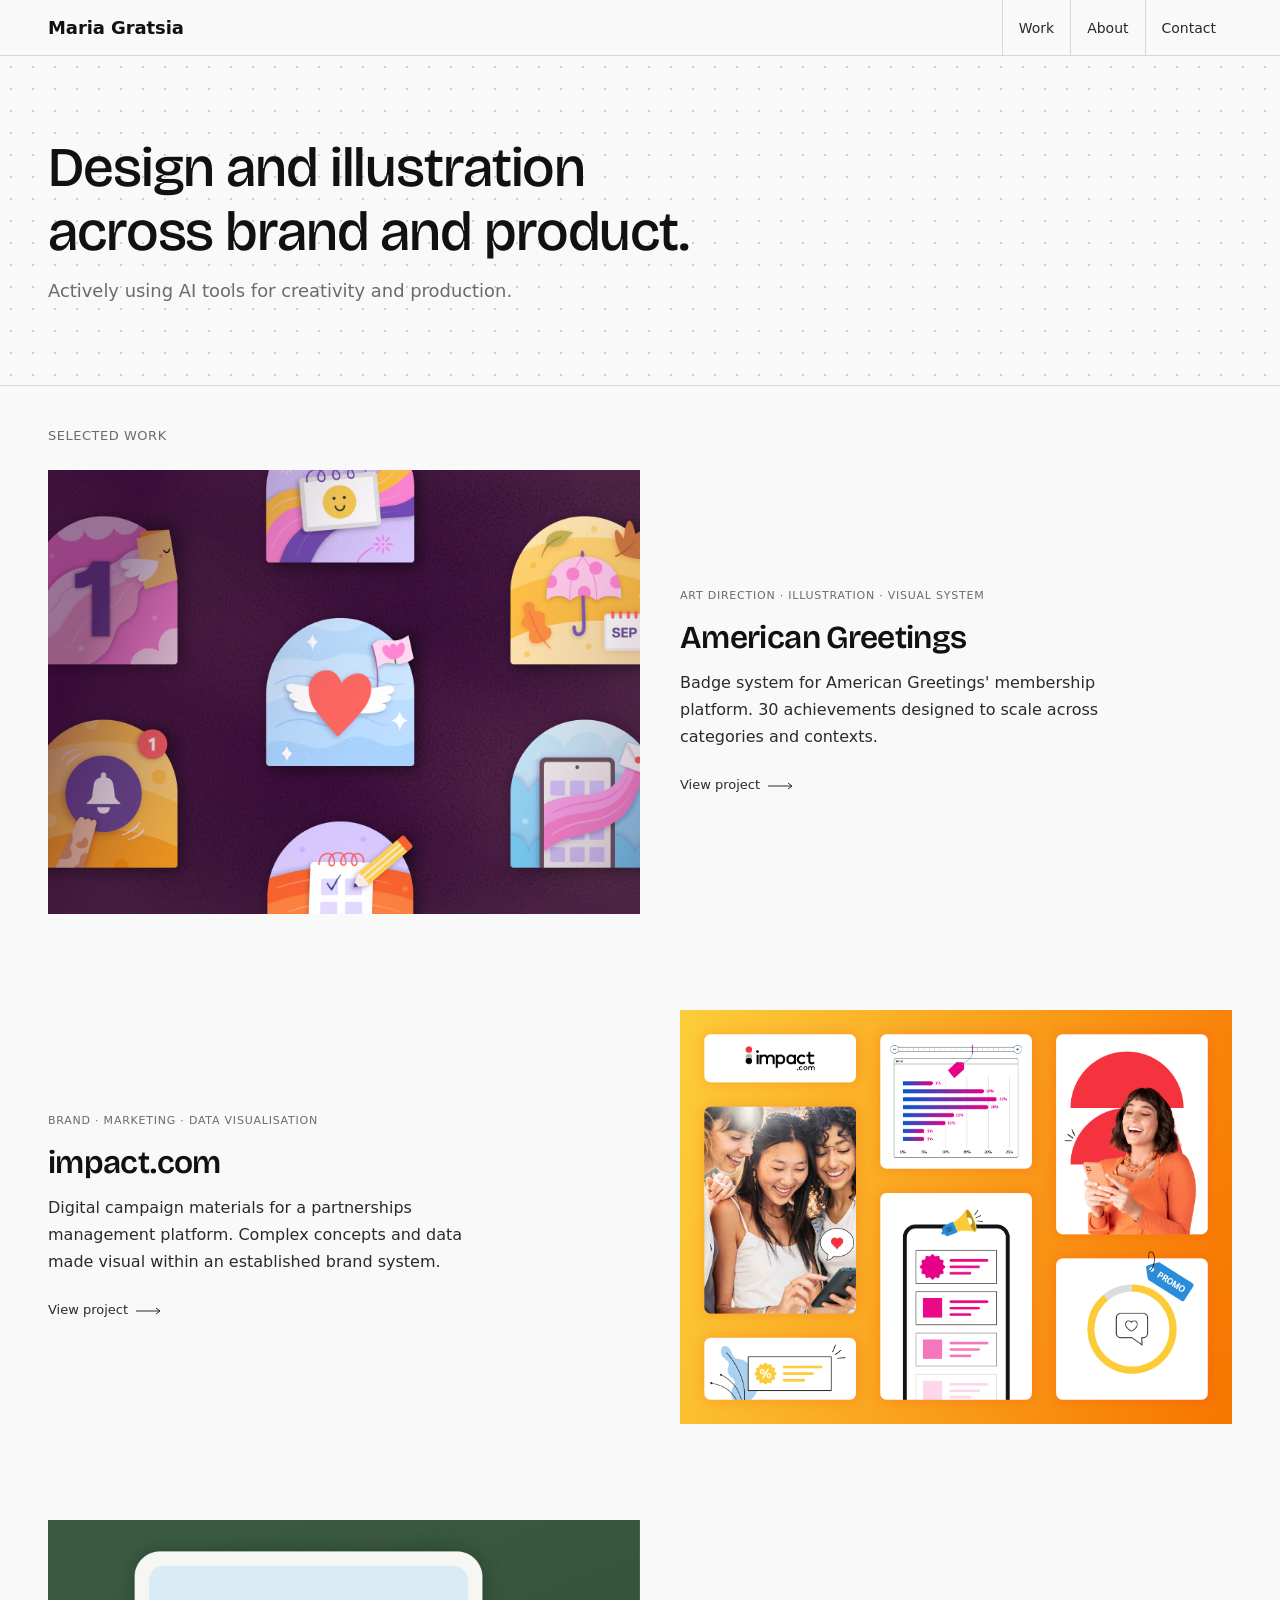
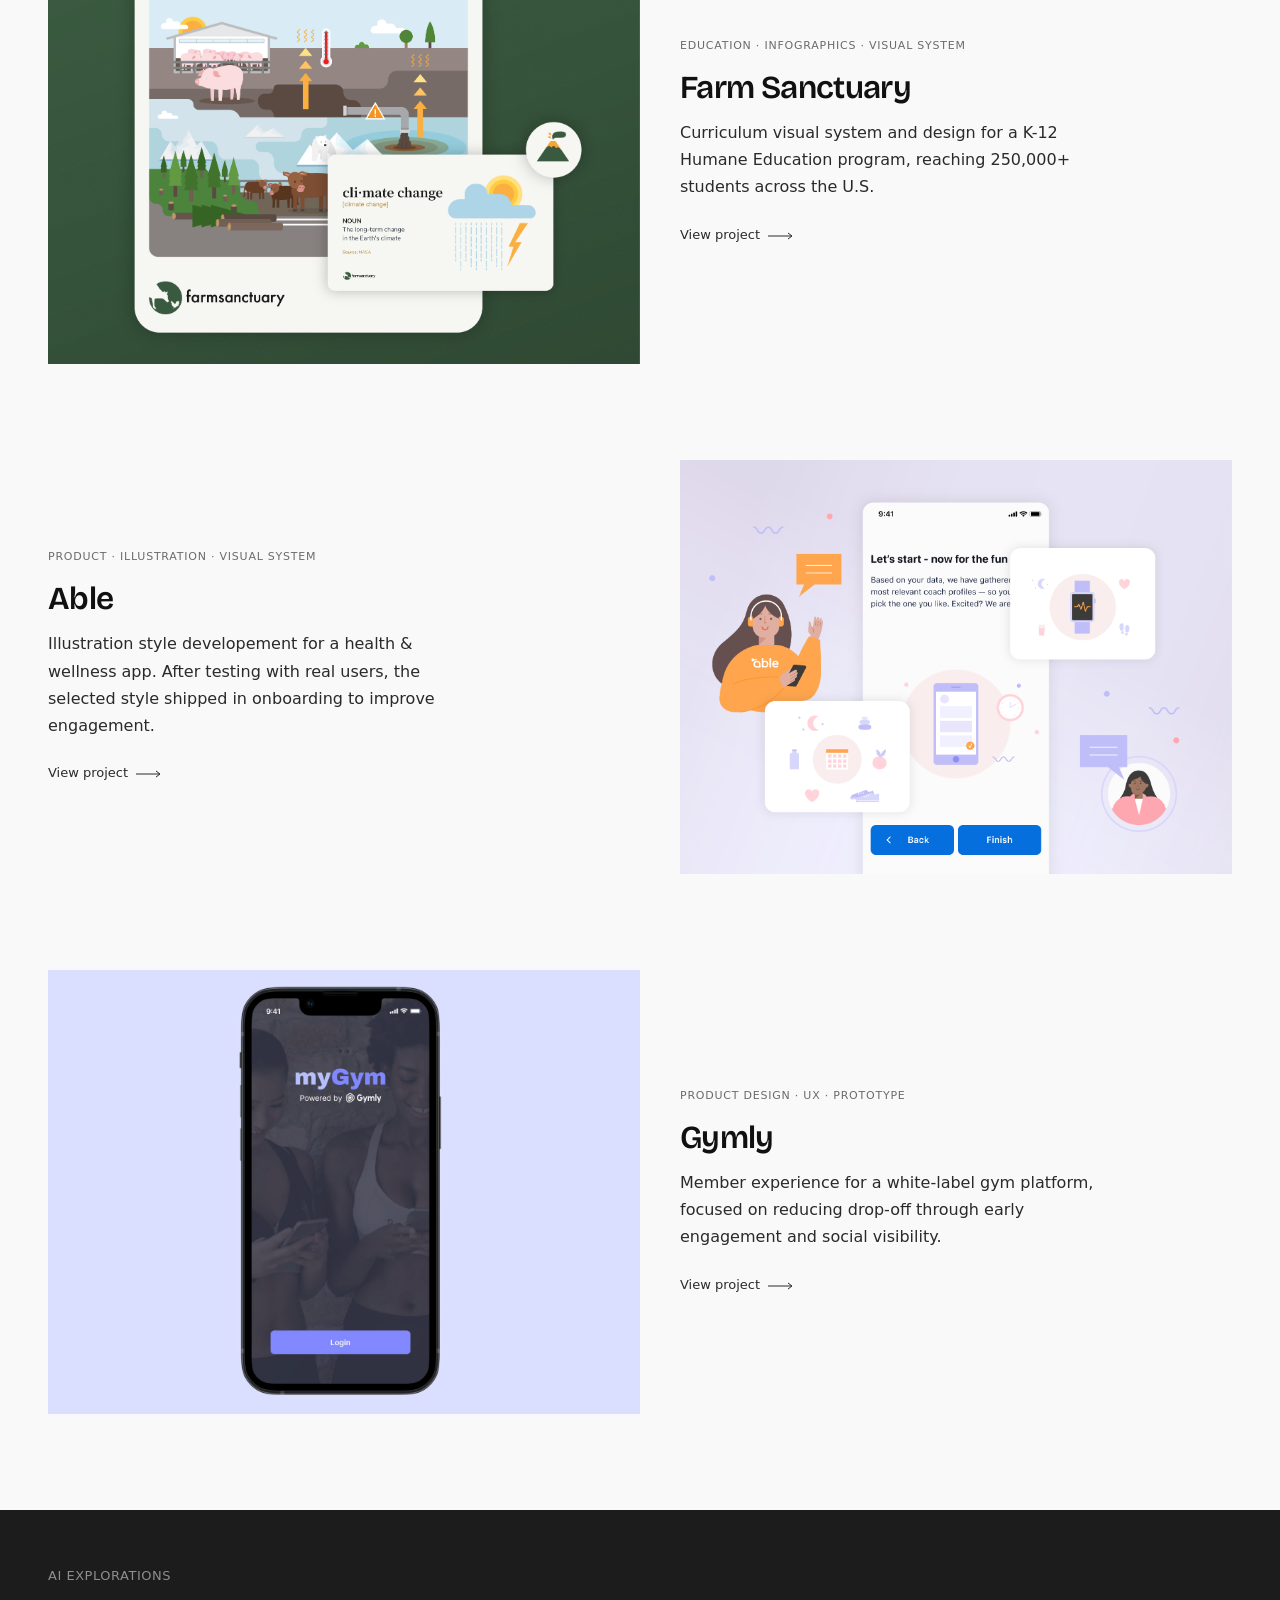
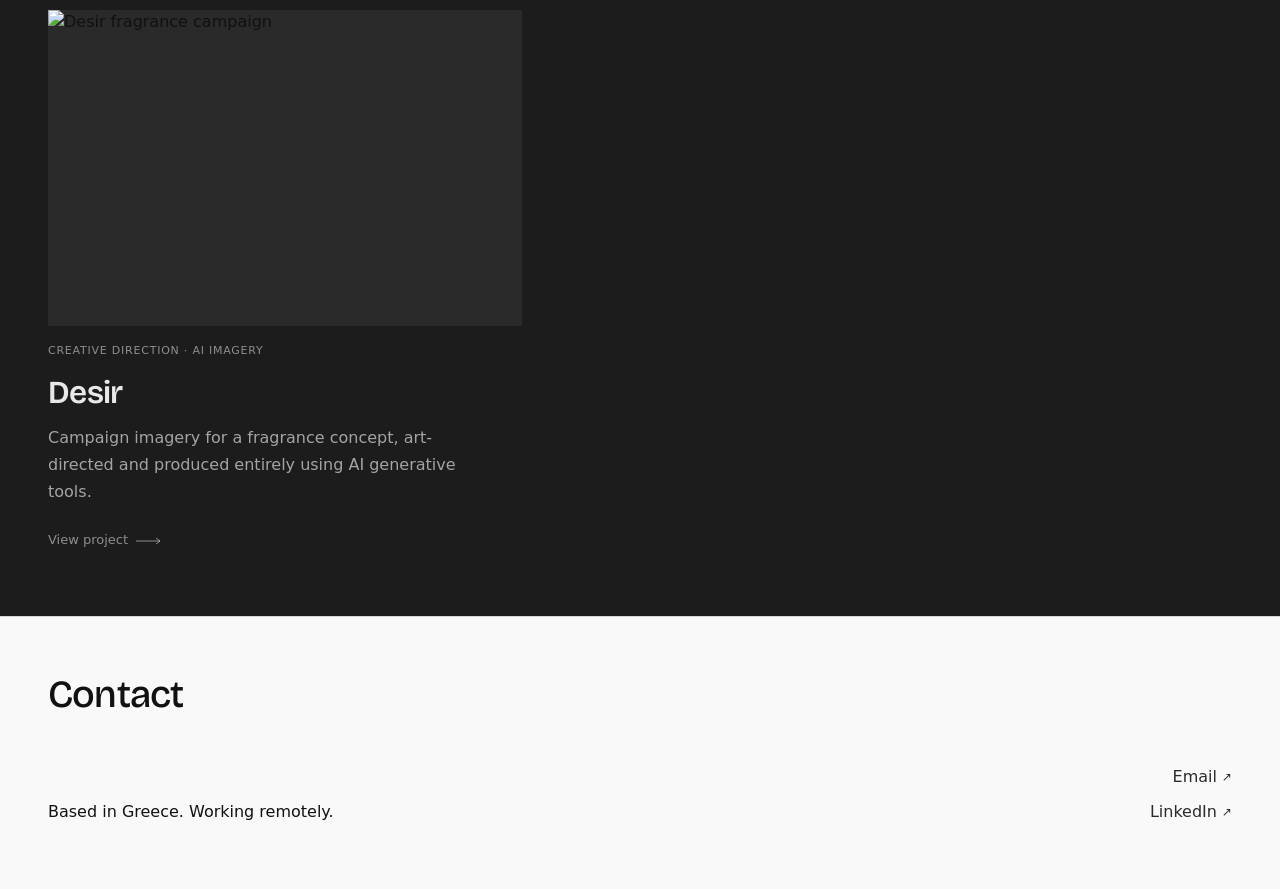
==== site/index.html @ 7c5d4eb3 "Add mg-logo favicon to all pages Co-Authored-By: Claude Sonnet 4.6 <noreply@anthropic.com>" ====
<!DOCTYPE html>
<html lang="en">
<head>
  <meta charset="UTF-8">
  <meta name="viewport" content="width=device-width, initial-scale=1.0">
  <title>Maria Gratsia - Design & Illustration across brand and product</title>
  <link href="https://api.fontshare.com/v2/css?f[]=satoshi@300,400,500,700&f[]=sentient@400,500,600,700&display=swap" rel="stylesheet">
  <link href="https://fonts.googleapis.com/css2?family=Bricolage+Grotesque:opsz,wght@12..96,200..800&display=swap" rel="stylesheet">
  <link href="assets/styles.css" rel="stylesheet">
  <link rel="icon" type="image/png" href="assets/mg-logo.png">
</head>
<body>

  <a class="skip-link" href="#work">Skip to content</a>

  <nav class="nav">
    <a href="#" class="nav-name">Maria Gratsia</a>
    <div class="nav-links">
      <a href="#work" class="nav-link">Work</a>
      <a href="about.html" class="nav-link">About</a>
      <a href="#contact" class="nav-link">Contact</a>
    </div>
  </nav>

  <main>
  <div class="intro-wrap">
    <section class="hero" id="hero">
      <h1 class="hero-tagline fade-in">Design and illustration<br>across brand and product.</h1>
      <p class="hero-sub fade-in fade-in-delay" id="heroSub">Actively using AI tools for creativity and production.</p>
    </section>
  </div>

  <section class="work" id="work">

    <p class="section-label">Selected work</p>

    <article class="project">
      <a href="projects/american-greetings.html" class="project-link">
        <div class="project-cover">
          <img src="assets/images/ag-cover.png" alt="American Greetings badges" width="1600" height="1200">
        </div>
        <div class="project-text">
          <span class="project-cats">Art Direction · Illustration · Visual System</span>
          <h2 class="project-title">American Greetings</h2>
          <p class="project-desc">Badge system for American Greetings' membership platform. 30 achievements designed to scale across categories and contexts.</p>
          <span class="project-cta"><span class="project-cta-label">View project</span> <svg viewBox="0 0 28 8" fill="none" stroke="currentColor" stroke-width="1"><line x1="0" y1="4" x2="24" y2="4"/><polyline points="20,1 24,4 20,7"/></svg></span>
        </div>
      </a>
    </article>

        <article class="project">
      <a href="projects/impact.html" class="project-link">
        <div class="project-cover">
          <img src="assets/images/impact-cover-6.png" alt="Impact.com infographics and reports" width="3334" height="2500" loading="lazy">
        </div>
        <div class="project-text">
          <span class="project-cats">Brand · Marketing · Data Visualisation</span>
          <h2 class="project-title">impact.com</h2>
          <p class="project-desc">Digital campaign materials for a partnerships management platform. Complex concepts and data made visual within an established brand system.</p>
          <span class="project-cta"><span class="project-cta-label">View project</span> <svg viewBox="0 0 28 8" fill="none" stroke="currentColor" stroke-width="1"><line x1="0" y1="4" x2="24" y2="4"/><polyline points="20,1 24,4 20,7"/></svg></span>
        </div>
      </a>
    </article>

    <article class="project">
      <a href="projects/farm-sanctuary.html" class="project-link">
        <div class="project-cover">
          <img src="assets/images/fs-cover.png" alt="Farm Sanctuary education visuals" width="3334" height="2500" loading="lazy">
        </div>
        <div class="project-text">
          <span class="project-cats">Education · Infographics · Visual System</span>
          <h2 class="project-title">Farm Sanctuary</h2>
          <p class="project-desc">Curriculum visual system and design for a K-12 Humane Education program, reaching 250,000+ students across the U.S.</p>
          <span class="project-cta"><span class="project-cta-label">View project</span> <svg viewBox="0 0 28 8" fill="none" stroke="currentColor" stroke-width="1"><line x1="0" y1="4" x2="24" y2="4"/><polyline points="20,1 24,4 20,7"/></svg></span>
        </div>
      </a>
    </article>

    <article class="project">
      <a href="projects/able.html" class="project-link">
        <div class="project-cover">
          <img src="assets/images/able-cover.png" alt="Able health app illustration styles" width="3334" height="2500" loading="lazy">
        </div>
        <div class="project-text">
          <span class="project-cats">Product · Illustration · Visual System</span>
          <h2 class="project-title">Able</h2>
          <p class="project-desc">Illustration style developement for a health & wellness app. After testing with real users, the selected style shipped in onboarding to improve engagement.</p>
          <span class="project-cta"><span class="project-cta-label">View project</span> <svg viewBox="0 0 28 8" fill="none" stroke="currentColor" stroke-width="1"><line x1="0" y1="4" x2="24" y2="4"/><polyline points="20,1 24,4 20,7"/></svg></span>
        </div>
      </a>
    </article>

    <article class="project">
      <a href="projects/gymly.html" class="project-link">
        <div class="project-cover">
          <img src="assets/images/gymly-cover.png" alt="Gymly members app design and prototype" width="3334" height="2500" loading="lazy">
        </div>
        <div class="project-text">
          <span class="project-cats">Product Design · UX · Prototype</span>
          <h2 class="project-title">Gymly</h2>
          <p class="project-desc">Member experience for a white-label gym platform, focused on reducing drop-off through early engagement and social visibility.</p>
          <span class="project-cta"><span class="project-cta-label">View project</span> <svg viewBox="0 0 28 8" fill="none" stroke="currentColor" stroke-width="1"><line x1="0" y1="4" x2="24" y2="4"/><polyline points="20,1 24,4 20,7"/></svg></span>
        </div>
      </a>
    </article>

  </section>

  <div class="explorations-wrap">
    <section class="work" id="explorations">

      <p class="section-label">AI Explorations</p>

      <div class="explorations-grid">
        <article class="project">
          <a href="projects/desir.html" class="project-link">
            <div class="project-cover">
              <img src="assets/images/desir-cover.png" alt="Desir fragrance campaign" width="2400" height="1792" loading="lazy">
            </div>
            <div class="project-text">
              <span class="project-cats">Creative Direction · AI Imagery</span>
              <h2 class="project-title">Desir</h2>
              <p class="project-desc">Campaign imagery for a fragrance concept, art-directed and produced entirely using AI generative tools.</p>
              <span class="project-cta"><span class="project-cta-label">View project</span> <svg viewBox="0 0 28 8" fill="none" stroke="currentColor" stroke-width="1"><line x1="0" y1="4" x2="24" y2="4"/><polyline points="20,1 24,4 20,7"/></svg></span>
            </div>
          </a>
        </article>

         <!-- Pressio hidden until ready
        <article class="project">
          <a href="projects/pressio.html" class="project-link">
            <div class="project-cover">
            </div>
            <div class="project-text">
              <span class="project-cats">Product · AI · Vibe-coding</span>
              <h2 class="project-title">Pressio</h2>
              <p class="project-desc">Blood pressure tracking app for older adults, focused on accessibility and simplicity. Work in progress.</p>
              <span class="project-cta"><span class="project-cta-label">View project</span> <svg viewBox="0 0 28 8" fill="none" stroke="currentColor" stroke-width="1"><line x1="0" y1="4" x2="24" y2="4"/><polyline points="20,1 24,4 20,7"/></svg></span>
            </div>
          </a>
        </article>
        -->
      </div>


      <div class="explorations-nav" id="expNav">
        <button id="expPrev" aria-label="Previous project">
          <svg viewBox="0 0 14 14" fill="none" stroke="currentColor" stroke-width="1.5"><polyline points="9,2 4,7 9,12"/></svg>
        </button>
        <span class="explorations-counter" id="expCounter">1 / 2</span>
        <button id="expNext" aria-label="Next project">
          <svg viewBox="0 0 14 14" fill="none" stroke="currentColor" stroke-width="1.5"><polyline points="5,2 10,7 5,12"/></svg>
        </button>
      </div>

    </section>
  </div>
  </main>

  <button class="to-top" id="toTop" aria-label="Back to top">
    <svg viewBox="0 0 14 14" fill="none" stroke="currentColor" stroke-width="1.5">
      <line x1="7" y1="12" x2="7" y2="2"/>
      <polyline points="2,7 7,2 12,7"/>
    </svg>
  </button>

  <footer class="footer" id="contact">
    <div class="footer-inner">
      <span class="footer-label">Contact</span>
      <div class="footer-bottom">
        <span class="footer-location">Based in Greece. Working remotely.</span>
        <div class="footer-links-col">
          <a href="mailto:maria.gratsia@gmail.com" class="footer-link">
            Email <span class="arrow">↗</span>
          </a>
          <a href="https://linkedin.com/in/mariagratsia" target="_blank" rel="noopener noreferrer" class="footer-link">
            LinkedIn <span class="arrow">↗</span>
          </a>
        </div>
      </div>
    </div>
  </footer>

  <!-- Cursor tooltips -->
  <div class="cursor-tip" id="nameTip">Hi 👋</div>
  <div class="cursor-tip" id="heroTip">View work</div>
  <div class="cursor-tip" id="explorationsTip">View AI explorations</div>

  <script>
    // ——— Go to top ———
    (function() {
      var btn = document.getElementById('toTop');
      if (!btn) return;
      var onScroll = function() {
        if (window.scrollY > 400) btn.classList.add('visible');
        else btn.classList.remove('visible');
      };
      window.addEventListener('scroll', onScroll, { passive: true });
      btn.addEventListener('click', function() {
        window.scrollTo({ top: 0, behavior: 'smooth' });
      });
    })();

    // ——— Explorations mobile slideshow ———
    (function() {
      var nav = document.getElementById('expNav');
      if (!nav) return;
      var grid = document.querySelector('.explorations-grid');
      var projects = Array.from(grid.querySelectorAll('.project'));
      var counter = document.getElementById('expCounter');
      var total = projects.length;
      var current = 0;

      function isMobile() { return window.innerWidth <= 640; }

      function showProject(i) {
        current = Math.max(0, Math.min(i, total - 1));
        projects.forEach(function(p, idx) {
          p.classList.toggle('exp-active', idx === current);
        });
        counter.textContent = (current + 1) + ' / ' + total;
      }

      // Initialize: show first on mobile
      function init() {
        if (isMobile()) {
          showProject(0);
        } else {
          // Desktop: show all, remove exp-active class
          projects.forEach(function(p) { p.classList.remove('exp-active'); });
        }
      }

      init();
      window.addEventListener('resize', init);

      document.getElementById('expPrev').addEventListener('click', function() { showProject(current - 1); });
      document.getElementById('expNext').addEventListener('click', function() { showProject(current + 1); });

      // Swipe support
      var touchStartX = 0;
      grid.addEventListener('touchstart', function(e) {
        touchStartX = e.touches[0].clientX;
      }, { passive: true });
      grid.addEventListener('touchend', function(e) {
        var dx = e.changedTouches[0].clientX - touchStartX;
        if (Math.abs(dx) > 40) showProject(dx < 0 ? current + 1 : current - 1);
      }, { passive: true });
    })();

    // ——— About tooltip ———
    (function() {
      var aboutLink = document.querySelector('.nav-links a[href="about.html"]');
      var tip = document.getElementById('nameTip');
      if (!aboutLink || !tip) return;
      aboutLink.addEventListener('mousemove', function(e) {
        tip.style.left = (e.clientX + 16) + 'px';
        tip.style.top = (e.clientY + 16) + 'px';
        tip.classList.add('visible');
      });
      aboutLink.addEventListener('mouseleave', function() { tip.classList.remove('visible'); });
    })();

    // ——— Hero tooltip + scroll on click ———
    (function() {
      var hero = document.querySelector('.intro-wrap');
      var tagline = document.querySelector('.hero-tagline');
      var tip = document.getElementById('heroTip');
      var work = document.getElementById('work');
      if (!hero || !tagline || !tip || !work) return;
      hero.style.cursor = 'pointer';
      tagline.addEventListener('mousemove', function(e) {
        e.stopPropagation();
        tip.style.left = (e.clientX + 16) + 'px';
        tip.style.top = (e.clientY + 16) + 'px';
        tip.classList.add('visible');
      });
      tagline.addEventListener('mouseleave', function() { tip.classList.remove('visible'); });
      hero.addEventListener('click', function() {
        work.scrollIntoView({ behavior: 'smooth' });
      });
    })();

    // ——— Hero sub tooltip + scroll to explorations ———
    (function() {
      var sub = document.getElementById('heroSub');
      var tip = document.getElementById('explorationsTip');
      var heroTip = document.getElementById('heroTip');
      var explorations = document.getElementById('explorations');
      if (!sub || !tip || !explorations) return;
      sub.addEventListener('mousemove', function(e) {
        e.stopPropagation();
        tip.style.left = (e.clientX + 16) + 'px';
        tip.style.top = (e.clientY + 16) + 'px';
        tip.classList.add('visible');
        if (heroTip) heroTip.classList.remove('visible');
      });
      sub.addEventListener('mouseleave', function() { tip.classList.remove('visible'); });
      sub.addEventListener('click', function(e) {
        e.stopPropagation();
        explorations.scrollIntoView({ behavior: 'smooth' });
      });
    })();

    // ——— Scroll-driven project reveal ———
    (function() {
      var projects = document.querySelectorAll('.project');
      if (!projects.length || !('IntersectionObserver' in window)) {
        // Fallback: show all immediately
        projects.forEach(function(p) { p.classList.add('revealed'); });
        return;
      }
      var observer = new IntersectionObserver(function(entries) {
        entries.forEach(function(entry) {
          if (entry.isIntersecting) {
            entry.target.classList.add('revealed');
            observer.unobserve(entry.target);
          }
        });
      }, { threshold: 0.15 });
      projects.forEach(function(p) { observer.observe(p); });
    })();

  </script>

</body>
</html>
---- site/assets/styles.css ----
*, *::before, *::after { margin: 0; padding: 0; box-sizing: border-box; }

:root {
  --bg: #F9F9F9;
  --text: #111;
  --text-secondary: #2A2A2A;
  --text-tertiary: #6B6B6B;
  --line: #D6D6D6;
  --accent: #C8523A;
  --accent-light: #D45F4A;
  --dark: #1C1C1C;
  --font: 'Satoshi', -apple-system, system-ui, sans-serif;
  --serif: 'Sentient', Georgia, serif;
  --display: 'Bricolage Grotesque', var(--serif);
}

body {
  font-family: var(--font);
  background: var(--bg);
  color: var(--text);
  font-weight: 400;
  font-size: 16px;
  line-height: 1.55;
  -webkit-font-smoothing: antialiased;
  overflow-x: hidden;
}

a { color: inherit; text-decoration: none; }

/* ——— Focus styles (accessibility) ——— */
*:focus-visible {
  outline: 2px solid var(--accent);
  outline-offset: 2px;
}

/* ——— Navigation ——— */
.nav {
  position: fixed;
  top: 0;
  left: 0;
  right: 0;
  z-index: 100;
  display: flex;
  justify-content: space-between;
  align-items: center;
  padding: 0 48px;
  height: 56px;
  background: rgba(249, 249, 249, 0.92);
  backdrop-filter: blur(12px);
  -webkit-backdrop-filter: blur(12px);
  border-bottom: 1px solid var(--line);
}

.nav-name {
  font-family: var(--font);
  font-size: 18px;
  font-weight: 600;
  letter-spacing: -0.005em;
  display: flex;
  align-items: center;
  gap: 10px;
}

.nav-logo {
  height: 22px;
  width: auto;
}

.nav-links {
  display: flex;
  gap: 0;
  font-size: 14px;
  font-weight: 400;
  height: 100%;
}

.nav-link {
  cursor: pointer;
  color: var(--text-secondary);
  position: relative;
  line-height: 1;
  display: flex;
  align-items: center;
  padding: 0 16px;
  height: 100%;
  border-left: 1px solid var(--line);
  transition: color 0.15s ease, background 0.15s ease;
}

.nav-link:hover {
  color: var(--bg);
  background: var(--dark);
}

/* ——— Skip to content ——— */
.skip-link {
  position: absolute;
  top: -100%;
  left: 16px;
  padding: 8px 16px;
  background: var(--dark);
  color: var(--bg);
  font-size: 13px;
  z-index: 200;
  border-radius: 0 0 4px 4px;
}
.skip-link:focus { top: 0; }

/* ——— Hero ——— */
.intro-wrap {
  background-color: var(--bg);
  background-image: radial-gradient(circle, rgba(0,0,0,0.18) 1px, transparent 1px);
  background-size: 22px 22px;
  border-bottom: 1px solid var(--line);
}

.hero {
  padding: 80px 48px 80px;
  margin-top: 56px;
  max-width: 1280px;
  margin-left: auto;
  margin-right: auto;
  position: relative;
  z-index: 1;
}

.hero > * { position: relative; z-index: 1; }

.hero-sub {
  font-family: var(--font);
  font-size: clamp(15px, 1.4vw, 18px);
  font-weight: 400;
  color: var(--text-tertiary);
  line-height: 1.3;
  margin-top: 10px;
  cursor: pointer;
  display: inline-block;
  transition: color 0.2s ease;
}
.hero-sub:hover { color: var(--text-secondary); }

.hero-tagline {
  font-family: var(--display);
  font-size: clamp(38px, 4.5vw, 56px);
  font-weight: 500;
  letter-spacing: -0.02em;
  line-height: 1.15;
  max-width: 820px;
  margin-bottom: 4px;
}

/* ——— Full-width separator ——— */
.section-separator {
  border: none;
  border-top: 1px solid var(--line);
  margin: 0;
}

/* ——— Section label ——— */
.section-label {
  font-family: var(--font);
  font-size: 13px;
  font-weight: 500;
  letter-spacing: 0.04em;
  text-transform: uppercase;
  color: var(--text-tertiary);
  margin-bottom: 8px;
}

/* ——— Selected Work ——— */
.work {
  padding: 40px 48px 48px;
  max-width: 1280px;
  margin: 0 auto;
  position: relative;
  z-index: 1;
}

/* ——— Explorations wrap (dark section) ——— */
.explorations-wrap {
  position: relative;
  background: var(--dark);
}

.explorations-wrap .section-label {
  color: rgba(255, 255, 255, 0.5);
}

.explorations-wrap .project-cats {
  color: rgba(255, 255, 255, 0.5);
}

.explorations-wrap .project-title {
  color: #E8E8E8;
}

.explorations-wrap .project-desc {
  color: rgba(255, 255, 255, 0.6);
}

.explorations-wrap .project-cta {
  color: rgba(255, 255, 255, 0.5);
}

.explorations-wrap .project-link:hover .project-cta {
  color: var(--accent-light);
}

.explorations-wrap .project-cover {
  background: #2A2A2A;
}

.explorations-wrap .work {
  padding-top: 56px;
  padding-bottom: 64px;
  max-width: none;
  padding-right: 0;
  padding-left: max(48px, calc((100vw - 1184px) / 2));
}

#work .project:first-of-type {
  padding-top: 16px;
}

/* ——— Featured first project ——— */
.project--featured .project-link {
  grid-template-columns: 1fr;
  gap: 24px;
}

.project--featured .project-cover {
  aspect-ratio: 16 / 9;
}

.project--featured .project-title {
  font-size: clamp(28px, 3vw, 40px);
}

.project--featured .project-desc {
  max-width: 600px;
}

/* ——— Alternate image/text on even projects ——— */
#work .project:nth-child(odd):not(.project--featured) .project-cover {
  order: 2;
}
#work .project:nth-child(odd):not(.project--featured) .project-text {
  order: 1;
}

/* ——— Explorations horizontal carousel ——— */
.explorations-grid {
  display: flex;
  gap: 32px;
  padding-top: 16px;
  overflow-x: auto;
  scrollbar-width: none;
  padding-right: 48px;
}

.explorations-grid::-webkit-scrollbar { display: none; }

.explorations-grid .project {
  padding: 0;
  flex-shrink: 0;
  width: min(474px, 42vw);
}

.explorations-grid .project-link {
  grid-template-columns: 1fr;
  gap: 16px;
  align-items: start;
}

.explorations-grid .project-cover {
  aspect-ratio: 3 / 2;
  width: 100%;
}

.explorations-grid .project-title {
  color: #E8E8E8;
}

.explorations-nav {
  display: none;
  align-items: center;
  gap: 16px;
  margin-top: 20px;
}

.explorations-nav button {
  background: none;
  border: 1px solid rgba(255, 255, 255, 0.2);
  color: rgba(255, 255, 255, 0.5);
  width: 44px;
  height: 44px;
  border-radius: 50%;
  display: flex;
  align-items: center;
  justify-content: center;
  cursor: pointer;
  transition: border-color 0.2s ease, color 0.2s ease;
}

.explorations-nav button:hover {
  border-color: rgba(255, 255, 255, 0.4);
  color: rgba(255, 255, 255, 0.8);
}

.explorations-nav button svg {
  width: 14px;
  height: 14px;
}

.explorations-counter {
  font-size: 13px;
  font-weight: 500;
  color: rgba(255, 255, 255, 0.4);
  letter-spacing: 0.04em;
}

/* ——— Project card ——— */
.project {
  padding: 48px 0;
}

.project-link {
  display: grid;
  grid-template-columns: 50% 1fr;
  gap: 40px;
  align-items: center;
}

.project-cover {
  aspect-ratio: 4 / 3;
  overflow: hidden;
  background: #EBEBEB;
}

.project-cover img {
  width: 100%;
  height: 100%;
  object-fit: cover;
  display: block;
  transition: transform 0.6s cubic-bezier(0.16, 1, 0.3, 1);
}

.project-link:hover .project-cover img {
  transform: scale(1.03);
}

.project-text {
  display: flex;
  flex-direction: column;
}

.project-cats {
  font-family: var(--font);
  font-size: 11px;
  font-weight: 500;
  letter-spacing: 0.07em;
  text-transform: uppercase;
  color: var(--text-tertiary);
  margin-bottom: 16px;
}

.project-title {
  font-family: var(--display);
  font-size: clamp(24px, 2.5vw, 34px);
  font-weight: 600;
  letter-spacing: -0.02em;
  line-height: 1.1;
  margin-bottom: 14px;
}

.project-desc {
  font-family: var(--font);
  font-size: 16px;
  line-height: 1.7;
  color: var(--text-secondary);
  max-width: 420px;
}

.project-cta {
  font-size: 13px;
  font-weight: 500;
  color: var(--text-secondary);
  display: inline-flex;
  align-items: center;
  gap: 8px;
  margin-top: 24px;
}

.project-cta-label {
  position: relative;
  padding-bottom: 2px;
}

.project-cta-label::after {
  content: '';
  position: absolute;
  left: 0;
  right: 0;
  bottom: 0;
  height: 1px;
  background: currentColor;
  transform: scaleX(0);
  transform-origin: left;
  transition: transform 0.3s cubic-bezier(0.16, 1, 0.3, 1);
}

.project-cta svg {
  width: 28px;
  height: 8px;
  flex-shrink: 0;
  transition: transform 0.3s ease;
}

.project-link:hover .project-cta {
  color: var(--accent);
}

.project-link:hover .project-cta-label::after {
  transform: scaleX(1);
}

.project-link:hover .project-cta svg {
  transform: translateX(4px);
}

/* ——— Footer ——— */
.footer {
  background: var(--bg);
  color: var(--text);
  padding: 48px 48px 64px;
  border-top: 1px solid var(--line);
  position: relative;
  z-index: 1;
}

.footer-inner {
  max-width: 1184px;
  margin: 0 auto;
  display: flex;
  flex-direction: column;
  justify-content: space-between;
  min-height: 160px;
}

.footer-label {
  font-family: var(--display);
  font-size: clamp(28px, 3vw, 40px);
  font-weight: 500;
  letter-spacing: -0.02em;
  color: var(--text);
}

.footer-bottom {
  display: flex;
  justify-content: space-between;
  align-items: flex-end;
}

.footer-location {
  font-family: var(--font);
  font-size: 16px;
  font-weight: 500;
  color: var(--text);
}

.footer-links-col {
  display: flex;
  flex-direction: column;
  align-items: flex-end;
  gap: 10px;
}

.footer-link {
  font-size: 16px;
  font-weight: 400;
  color: var(--text-secondary);
  display: inline-flex;
  align-items: center;
  gap: 5px;
  transition: color 0.25s ease;
}

.footer-link:hover { color: var(--text); }

.footer-link .arrow {
  font-size: 12px;
  transition: transform 0.25s ease;
}

.footer-link:hover .arrow {
  transform: translate(2px, -2px);
}

/* ——— Dark footer (project pages) ——— */
.footer--dark {
  background: var(--dark);
  border-top: none;
  padding: 48px 48px 56px;
}
.footer--dark .footer-inner {
  flex-direction: row;
  justify-content: space-between;
  align-items: flex-end;
  min-height: 0;
}
.footer--dark .footer-location { color: rgba(255,255,255,0.45); }
.footer--dark .footer-link { color: rgba(255,255,255,0.6); }
.footer--dark .footer-link:hover { color: #fff; }

/* ——— Go to top ——— */
.to-top {
  position: fixed;
  right: 32px;
  bottom: 32px;
  width: 44px;
  height: 44px;
  border: 1px solid var(--line);
  background: rgba(249, 249, 249, 0.92);
  backdrop-filter: blur(8px);
  -webkit-backdrop-filter: blur(8px);
  border-radius: 50%;
  display: flex;
  align-items: center;
  justify-content: center;
  color: var(--text-secondary);
  cursor: pointer;
  opacity: 0;
  pointer-events: none;
  transition: opacity 0.3s ease, color 0.25s ease, transform 0.25s ease;
  z-index: 90;
}

.to-top.visible { opacity: 1; pointer-events: auto; }
.to-top:hover { color: var(--text); transform: translateY(-2px); }
.to-top svg { width: 14px; height: 14px; }

/* ——— Scroll-driven project reveal ——— */
.project {
  opacity: 0;
  transform: translateY(40px);
  transition: opacity 0.7s ease-out, transform 0.7s cubic-bezier(0.16, 1, 0.3, 1);
}

.project.revealed {
  opacity: 1;
  transform: translateY(0);
}

/* ——— Fade-in animation ——— */
.fade-in {
  opacity: 0;
  transform: translateY(10px);
  animation: fadeIn 0.7s ease-out forwards;
}

.fade-in-delay { animation-delay: 0.15s; }

@keyframes fadeIn {
  to { opacity: 1; transform: translateY(0); }
}

/* ——— Responsive ——— */

@media (max-width: 900px) {
  .nav { padding: 0 32px; }
  .hero { padding: 72px 32px 40px; }
  .work { padding: 40px 32px 48px; }
  .footer { padding: 40px 32px 60px; }

  .project { padding: 40px 0; }
  .project-link {
    grid-template-columns: 48% 1fr;
    gap: 28px;
  }

  .explorations-grid {
    gap: 28px;
  }
}

@media (max-width: 640px) {
  .nav { padding: 0 20px; height: 48px; }
  .nav-name { font-size: 16px; }
  .nav-links { font-size: 13px; }
  .nav-link { padding: 0 12px; }

  .hero { padding: 64px 20px 64px; margin-top: 48px; }
  .hero-tagline { font-size: clamp(30px, 8vw, 40px); margin-bottom: 14px; }
  body { font-size: 17px; }

  .work { padding: 32px 20px 32px; }
  .section-label { margin-bottom: 24px; }

  .project { padding: 32px 0; }
  .project-link {
    grid-template-columns: 1fr;
    gap: 16px;
  }

  .project-cover { aspect-ratio: 4 / 3; }
  .project-cats { margin-bottom: 8px; }
  .project-title { font-size: clamp(24px, 7vw, 32px); margin-bottom: 10px; }
  .project-desc { font-size: 15px; }
  .project-cta { margin-top: 16px; font-size: 12px; }

  .footer { padding: 32px 20px 48px; }
  .footer-inner { min-height: 180px; }
  .footer-bottom { flex-direction: column; gap: 20px; align-items: flex-start; }
  .footer-links-col { align-items: flex-start; }
  .footer--dark .footer-inner { flex-direction: column; gap: 20px; align-items: flex-start; }

  .project--featured .project-cover { aspect-ratio: 3 / 2; }
  .project--featured .project-title { font-size: clamp(24px, 7vw, 32px); }

  .explorations-wrap .work {
    padding-left: 20px;
    padding-right: 20px;
  }

  .explorations-grid {
    display: block;
    overflow: hidden;
    padding-right: 0;
  }

  .explorations-grid .project {
    width: 100%;
    display: none;
    padding: 0;
  }

  .explorations-grid .project.exp-active {
    display: block;
  }

  .explorations-grid .project-cover {
    aspect-ratio: 4 / 3;
  }

  .explorations-nav { display: flex; }

  #work .project:nth-child(odd):not(.project--featured) .project-cover,
  #work .project:nth-child(odd):not(.project--featured) .project-text {
    order: unset;
  }
}

/* ═══════════════════════════════════════════════════════════
   PROJECT PAGE STYLES
   ═══════════════════════════════════════════════════════════ */

/* ——— Layout containers ——— */
.container { max-width: 800px; margin: 0 auto; padding: 0 48px; position: relative; z-index: 1; }
.container-wide { max-width: 1100px; margin: 0 auto; padding: 0 48px; position: relative; z-index: 1; }

/* ——— Back link ——— */
.project-back { max-width: 1100px; margin: 0 auto; padding: 96px 48px 0; position: relative; z-index: 1; }
.project-back a {
  font-size: 13px; font-weight: 500; color: var(--text-tertiary);
  display: inline-flex; align-items: center; gap: 8px;
  transition: color 0.25s ease;
}
.project-back a:hover { color: var(--accent); }
.project-back svg { width: 24px; height: 8px; }

/* ——— Project hero ——— */
.project-hero-outer {
  border-bottom: 1px solid var(--line);
}
.project-hero-outer + * { margin-top: 64px; }
.project-hero {
  max-width: 800px; margin: 0 auto;
  padding: 48px 48px 0;
  position: relative; z-index: 1;
}
.project-hero-labels {
  font-family: var(--font); font-size: 12px; font-weight: 500;
  letter-spacing: 0.07em; text-transform: uppercase;
  color: var(--text-tertiary); display: block; margin-bottom: 10px;
}
.project-hero h1 {
  font-family: var(--display);
  font-size: clamp(30px, 3.2vw, 42px);
  font-weight: 700; letter-spacing: -0.03em; line-height: 1.05;
  margin-bottom: 24px;
}
.project-hero-desc {
  font-size: 19px; font-weight: 500;
  line-height: 1.7; color: var(--text-secondary);
}
.project-hero-meta {
  display: flex; gap: 40px; flex-wrap: wrap;
  margin-top: 32px; padding-bottom: 48px;
}
.project-hero-meta-item {
  font-family: var(--font); font-size: 13px; font-weight: 400;
  color: var(--text-tertiary); line-height: 1.5;
}
.project-hero-meta-item strong {
  display: block; font-weight: 700; color: var(--text);
  font-size: 11px; text-transform: uppercase;
  letter-spacing: 0.08em; margin-bottom: 4px;
}

/* ——— Infographics: desktop/mobile toggle ——— */
.infographics-mobile { display: none; }
.infographics-desktop { display: flex; }

/* ——— Project section text ——— */
.section-title {
  font-family: var(--display); font-size: clamp(17px, 1.4vw, 20px); font-weight: 600;
  letter-spacing: -0.02em; line-height: 1.2;
  margin-bottom: 16px; color: var(--text);
}
.section-text { font-size: 17px; line-height: 1.7; color: var(--text-secondary); }
.section-text + .section-text { margin-top: 20px; }
.section-block { padding: 48px 0; }
.section-block--double-top { padding-top: 80px; }
.section-divider { width: 40px; height: 1px; background: var(--line); }

/* ——— Project images ——— */
.img-big { margin: 40px auto; }
.img-big img { width: 100%; display: block; border-radius: 0; }

.img-medium { margin: 40px auto 0; }
.img-medium img { width: 100%; height: auto; display: block; border-radius: 0; }

.img-full { margin: 0; }
.img-full img { width: 100%; display: block; border-radius: 0; }

.img-centered { margin: 0 auto; padding: 40px 0; }
.img-centered img { width: 100%; height: auto; display: block; border-radius: 0; }

.img-wide { margin: 0; }
.img-wide img { width: 100%; display: block; border-radius: 0; }

/* ——— Photo rows (aspect-ratio aware) ——— */
.photo-row { display: flex; gap: 8px; margin-bottom: 8px; }
.photo-row:last-child { margin-bottom: 0; }
.photo-row .cell { overflow: hidden; border-radius: 0; }
.photo-row img { width: 100%; height: 100%; object-fit: cover; display: block; }

/* ——— Uniform grids ——— */
.grid { display: grid; gap: 8px; margin: 40px 0; }
.grid--2 { grid-template-columns: repeat(2, 1fr); }
.grid--3 { grid-template-columns: repeat(3, 1fr); }
.grid--4 { grid-template-columns: repeat(4, 1fr); }
.grid img { width: 100%; aspect-ratio: 4 / 3; object-fit: cover; display: block; }
.grid--square img { aspect-ratio: 1 / 1; }
.grid--portrait img { aspect-ratio: 3 / 4; }
.grid--landscape img { aspect-ratio: 4 / 3; }

/* ——— Process thumbnails ——— */
.process-thumbs {
  display: grid; grid-template-columns: repeat(4, 1fr);
  gap: 8px; margin: 0;
}
.process-thumbs img { width: 100%; aspect-ratio: 4 / 3; object-fit: cover; display: block; }

/* ——— Next project ——— */
.next-project { padding: 40px 0 56px; text-align: center; }
.next-label {
  font-family: var(--font); font-size: 11px; font-weight: 500;
  color: var(--text-tertiary); margin-bottom: 12px;
  text-transform: uppercase; letter-spacing: 0.06em;
}
.next-link {
  font-family: var(--serif); font-size: clamp(20px, 2.5vw, 32px);
  font-weight: 600; letter-spacing: -0.02em;
  display: inline-flex; align-items: center; gap: 12px;
  transition: color 0.25s ease;
}
.next-link svg { width: 28px; height: 10px; transition: transform 0.3s ease; }
.next-link:hover { color: var(--accent); }
.next-link:hover svg { transform: translateX(6px); }

/* ——— Badge grid ——— */
.badge-grid {
  display: grid;
  grid-template-columns: repeat(5, 1fr);
  gap: 23px;
  margin: 0;
}
.badge-item {
  position: relative;
  cursor: default;
  border-radius: 8px;
  overflow: hidden;
  aspect-ratio: 1;
  display: flex;
  align-items: center;
  justify-content: center;
  transition: transform 0.3s cubic-bezier(0.16, 1, 0.3, 1);
}
.badge-item:hover { transform: scale(1.06); z-index: 2; }
.badge-item img { width: 85%; display: block; }

/* ——— Cursor-following tips ——— */
.cursor-tip {
  position: fixed;
  pointer-events: none;
  background: var(--dark);
  color: #F0EDE8;
  font-family: var(--font);
  font-size: 13px;
  font-weight: 500;
  padding: 6px 14px;
  border-radius: 20px;
  white-space: nowrap;
  opacity: 0;
  z-index: 1000;
  transition: opacity 0.15s ease;
  box-shadow: 0 2px 10px rgba(0,0,0,0.2);
}
.cursor-tip.visible { opacity: 1; }
#heroTip { background: var(--accent); color: #fff; }

/* FigJam-style cursor tooltip */
.badge-tooltip {
  position: fixed;
  pointer-events: none;
  background: #4E3050;
  color: #fff;
  font-family: var(--font);
  font-size: 12px;
  font-weight: 500;
  padding: 5px 14px;
  border-radius: 20px;
  white-space: nowrap;
  opacity: 0;
  z-index: 1000;
  transition: opacity 0.15s ease;
  box-shadow: 0 2px 8px rgba(0,0,0,0.12);
}
.badge-tooltip.visible { opacity: 1; }

/* ——— Step animation ——— */
.step-player { margin: 0; position: relative; max-width: 860px; margin: 0 auto; }
.step-animation {
  position: relative;
  aspect-ratio: 3001 / 1876;
  overflow: hidden;
  background: #EBEBEB;
  border-radius: 20px;
}
.step-animation img {
  position: absolute;
  inset: 0;
  width: 100%;
  height: 100%;
  object-fit: cover;
  display: block;
  opacity: 0;
  transition: opacity 0.8s ease;
}
.step-animation img.active { opacity: 1; }

.step-indicators {
  position: absolute;
  bottom: 20px;
  left: 50%;
  transform: translateX(-50%);
  display: flex;
  align-items: center;
  gap: 8px;
  z-index: 5;
}
.step-dot {
  width: 10px;
  height: 10px;
  border-radius: 50%;
  border: none;
  background: rgba(255,255,255,0.5);
  cursor: pointer;
  padding: 0;
  transition: background 0.2s ease, transform 0.2s ease;
}
.step-dot:hover { background: rgba(255,255,255,0.8); }
.step-dot.active {
  background: #fff;
  transform: scale(1.3);
}

/* Step arrows (appear on hover) */
.step-arrow {
  position: absolute;
  top: 50%;
  transform: translateY(-50%);
  width: 40px;
  height: 40px;
  border-radius: 50%;
  border: none;
  background: rgba(255,255,255,0.7);
  color: rgba(0,0,0,0.5);
  display: flex;
  align-items: center;
  justify-content: center;
  cursor: pointer;
  z-index: 5;
  opacity: 0;
  transition: opacity 0.25s ease, background 0.2s ease;
}
.step-animation:hover .step-arrow { opacity: 1; }
.step-arrow:hover { background: rgba(255,255,255,0.95); color: rgba(0,0,0,0.8); }
.step-arrow svg { width: 14px; height: 14px; }
.step-arrow--prev { left: 16px; }
.step-arrow--next { right: 16px; }

/* ——— Carousel ——— */
.carousel { position: relative; max-width: 860px; margin: 0 auto; }
.carousel-viewport {
  overflow: hidden;
  border-radius: 0;
  position: relative;
}
.carousel-track {
  display: flex;
  transition: transform 0.6s cubic-bezier(0.16, 1, 0.3, 1);
}
.carousel-slide {
  flex-shrink: 0;
  width: 100%;
}
.carousel-slide img {
  width: 100%;
  display: block;
}
.carousel-controls {
  position: absolute;
  bottom: 20px;
  left: 50%;
  transform: translateX(-50%);
  display: flex;
  align-items: center;
  gap: 8px;
  z-index: 5;
}
.carousel-btn { display: none; }

/* Carousel arrows (appear on hover) */
.carousel-arrow {
  position: absolute;
  top: 50%;
  transform: translateY(-50%);
  width: 40px;
  height: 40px;
  border-radius: 50%;
  border: none;
  background: rgba(255,255,255,0.7);
  color: rgba(0,0,0,0.5);
  display: flex;
  align-items: center;
  justify-content: center;
  cursor: pointer;
  z-index: 5;
  opacity: 0;
  transition: opacity 0.25s ease, background 0.2s ease;
}
.carousel-viewport:hover .carousel-arrow { opacity: 1; }
.carousel-arrow:hover { background: rgba(255,255,255,0.95); color: rgba(0,0,0,0.8); }
.carousel-arrow svg { width: 14px; height: 14px; }
.carousel-arrow--prev { left: 16px; }
.carousel-arrow--next { right: 16px; }

.carousel-nav {
  display: flex;
  align-items: center;
  justify-content: center;
  gap: 20px;
  margin-top: 20px;
}
.carousel-counter {
  font-size: 13px;
  color: var(--text-tertiary);
  font-variant-numeric: tabular-nums;
  min-width: 36px;
  text-align: center;
}
.carousel-prev,
.carousel-next {
  width: 32px;
  height: 32px;
  border: 1px solid var(--line);
  border-radius: 50%;
  background: none;
  cursor: pointer;
  display: flex;
  align-items: center;
  justify-content: center;
  color: var(--text-secondary);
  transition: border-color 0.2s, color 0.2s;
}
.carousel-prev:hover,
.carousel-next:hover { border-color: var(--text); color: var(--text); }
.carousel-prev svg,
.carousel-next svg { width: 12px; height: 12px; }

.carousel-dots {
  display: flex;
  gap: 8px;
  align-items: center;
}
.carousel-dot {
  width: 8px;
  height: 8px;
  border-radius: 50%;
  border: none;
  background: rgba(255,255,255,0.5);
  cursor: pointer;
  padding: 0;
  transition: background 0.2s ease, transform 0.2s ease;
}
.carousel-dot:hover { background: rgba(255,255,255,0.8); }
.carousel-dot.active { background: #fff; transform: scale(1.3); }

/* Pause button — sits inline next to dots */
.carousel-pause, .step-pause {
  position: static;
  width: 20px;
  height: 20px;
  border-radius: 50%;
  border: none;
  background: none;
  color: rgba(255,255,255,0.4);
  display: flex;
  align-items: center;
  justify-content: center;
  cursor: pointer;
  z-index: 5;
  margin-left: 4px;
  backdrop-filter: blur(4px);
  transition: background 0.2s ease;
  font-size: 12px;
}
.carousel-pause:hover, .step-pause:hover { color: rgba(255,255,255,0.8); }
.carousel-pause svg, .step-pause svg { width: 10px; height: 10px; }

/* ——— Stack slider (Neura-style) ——— */
.stack-slider { position: relative; max-width: 670px; margin: 0 auto; }
.stack-slider-viewport {
  position: relative;
  aspect-ratio: 1501 / 1126;
  overflow: hidden;
  cursor: grab;
}
.stack-slider-viewport:active { cursor: grabbing; }
.stack-slide {
  position: absolute;
  top: 0;
  left: 8%;
  width: 84%;
  height: 100%;
  border-radius: 8px;
  overflow: hidden;
  transition: transform 0.6s cubic-bezier(0.16, 1, 0.3, 1), opacity 0.6s ease;
  will-change: transform, opacity;
}
.stack-slide img {
  width: 100%;
  height: 100%;
  object-fit: cover;
  display: block;
}
.stack-slide.active { transform: translateX(0); opacity: 1; z-index: 3; }
.stack-slide.prev { transform: translateX(-100%); opacity: 0.5; z-index: 2; }
.stack-slide.next { transform: translateX(100%); opacity: 0.5; z-index: 2; }
.stack-slide.hidden { transform: translateX(200%); opacity: 0; z-index: 0; pointer-events: none; }

.stack-slider-controls {
  position: absolute;
  bottom: 20px;
  left: 50%;
  transform: translateX(-50%);
  display: flex;
  align-items: center;
  gap: 8px;
  z-index: 5;
}
.stack-slider-controls .carousel-dot {
  background: rgba(255,255,255,0.5);
}
.stack-slider-controls .carousel-dot:hover { background: rgba(255,255,255,0.8); }
.stack-slider-controls .carousel-dot.active { background: #fff; transform: scale(1.3); }

/* Stack slider arrows (appear on hover) */
.stack-slider-viewport:hover .stack-arrow { opacity: 1; }
.stack-arrow {
  position: absolute;
  top: 50%;
  transform: translateY(-50%);
  width: 40px;
  height: 40px;
  border-radius: 50%;
  border: none;
  background: rgba(255,255,255,0.7);
  color: rgba(0,0,0,0.5);
  display: flex;
  align-items: center;
  justify-content: center;
  cursor: pointer;
  z-index: 5;
  opacity: 0;
  transition: opacity 0.25s ease, background 0.2s ease;
}
.stack-arrow:hover { background: rgba(255,255,255,0.95); color: rgba(0,0,0,0.8); }
.stack-arrow svg { width: 14px; height: 14px; }
.stack-arrow--prev { left: 16px; }
.stack-arrow--next { right: 16px; }

/* ——— Video in photo rows ——— */
.photo-row video {
  width: 100%;
  height: 100%;
  object-fit: cover;
  display: block;
  border-radius: 0;
}

/* Standalone video container */
.video-container {
  position: relative;
  border-radius: 20px;
  overflow: hidden;
  margin: 0 auto;
  aspect-ratio: 16 / 9;
}
.video-container video {
  width: 100%;
  height: 100%;
  object-fit: cover;
  display: block;
}

/* ——— Project page responsive ——— */
@media (max-width: 900px) {
  .container { padding: 0 32px; }
  .container-wide { padding: 0 32px; }
  .project-back { padding: 88px 32px 0; }
  .project-hero { padding: 48px 32px 0; }
  .badge-grid { gap: 8px; }
}

@media (max-width: 640px) {
  .container { padding: 0 20px; }
  .container-wide { padding: 0 20px; }
  .project-back { padding: 88px 20px 0; }
  .project-hero { padding: 32px 20px 0; }
  .project-hero h1 { font-size: 28px; }
  .project-hero-meta { flex-direction: column; gap: 16px; padding-bottom: 36px; }
  .project-hero-meta-item { font-size: 14px; }
  .section-text { font-size: 16px; }
  .photo-row { flex-direction: column; }
  .process-thumbs { grid-template-columns: repeat(2, 1fr); }
  .badge-grid { grid-template-columns: repeat(3, 1fr); gap: 12px; }
  .infographics-desktop { display: none !important; }
  .infographics-mobile { display: block; }
  .infographics-row {
    overflow-x: auto;
    scroll-snap-type: x mandatory;
    -webkit-overflow-scrolling: touch;
    justify-content: flex-start;
    scrollbar-width: none;
    padding: 0;
  }
  .infographics-row::-webkit-scrollbar { display: none; }
  .infographics-row iframe {
    flex: 0 0 85vw !important;
    width: 85vw !important;
    scroll-snap-align: center;
  }
}

/* ——— Reduced motion ——— */
@media (prefers-reduced-motion: reduce) {
  *, *::before, *::after {
    animation-duration: 0.01ms !important;
    animation-iteration-count: 1 !important;
    transition-duration: 0.01ms !important;
  }
}
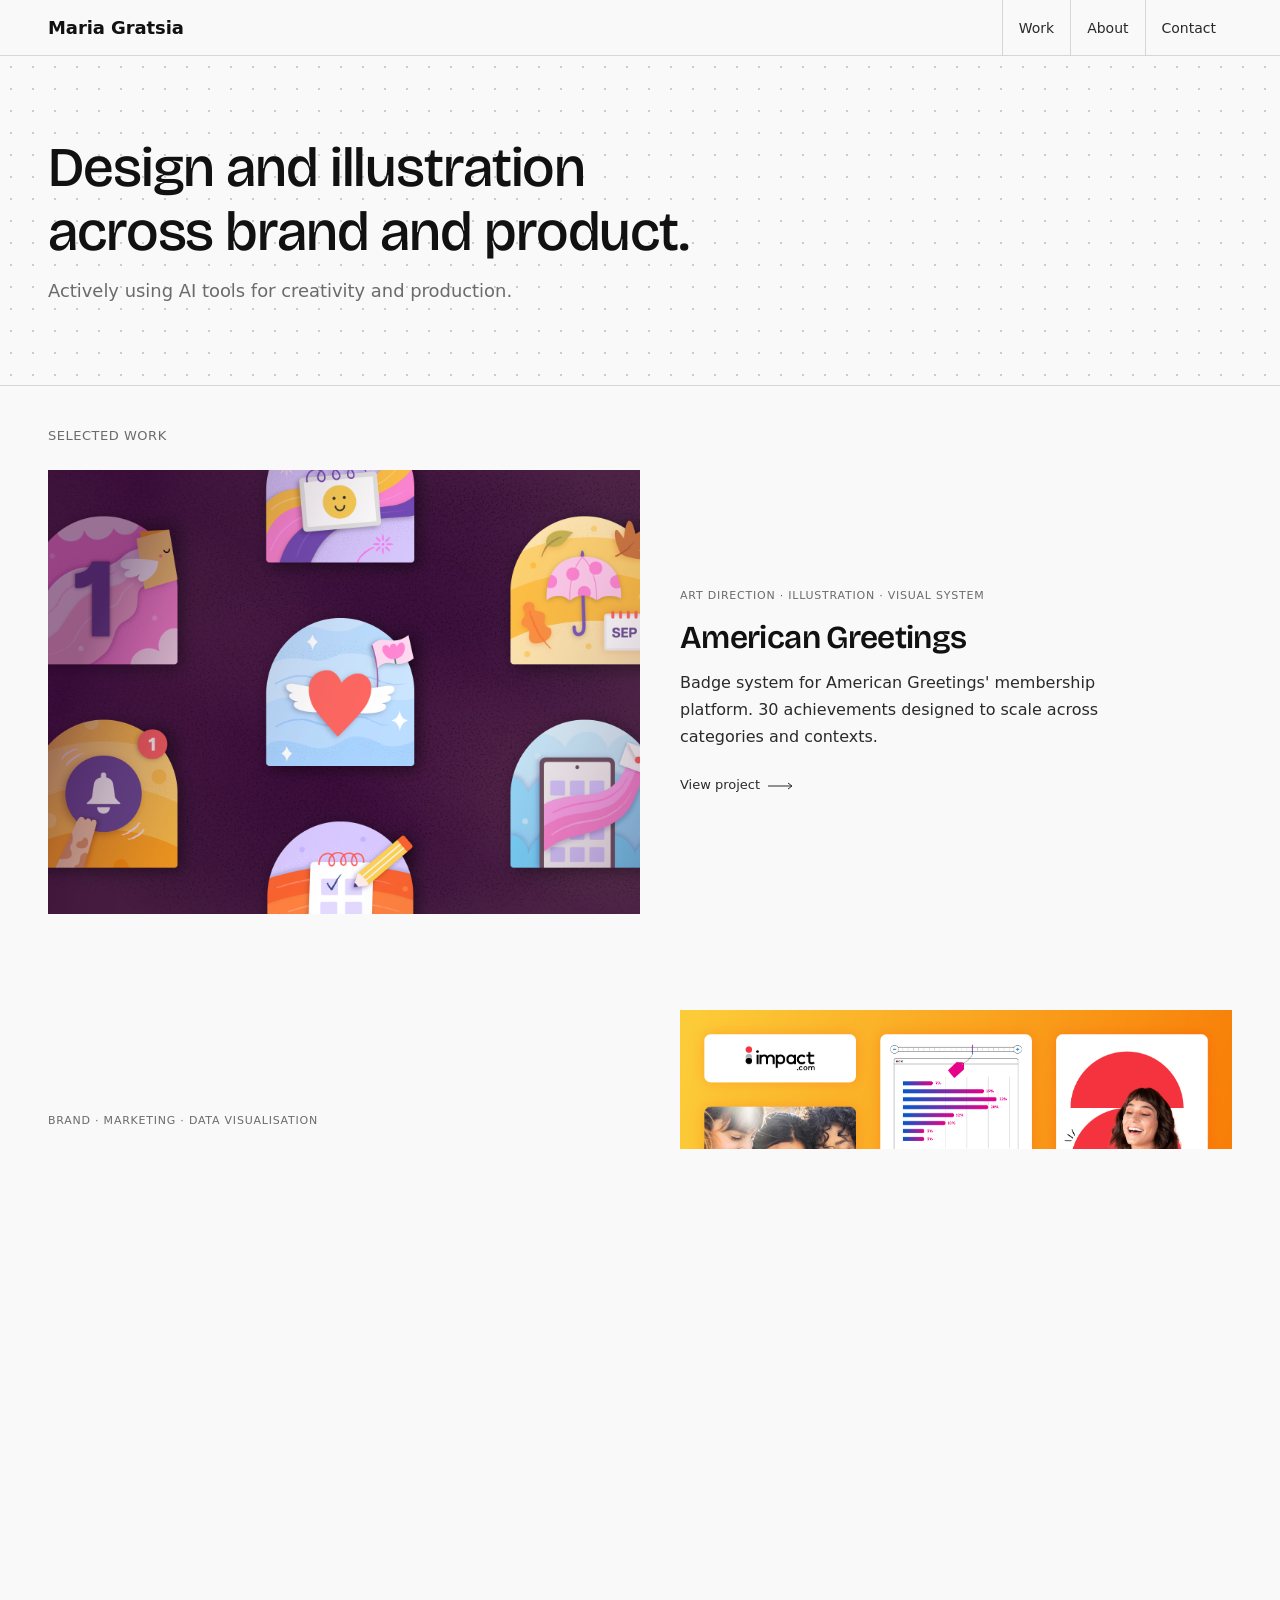
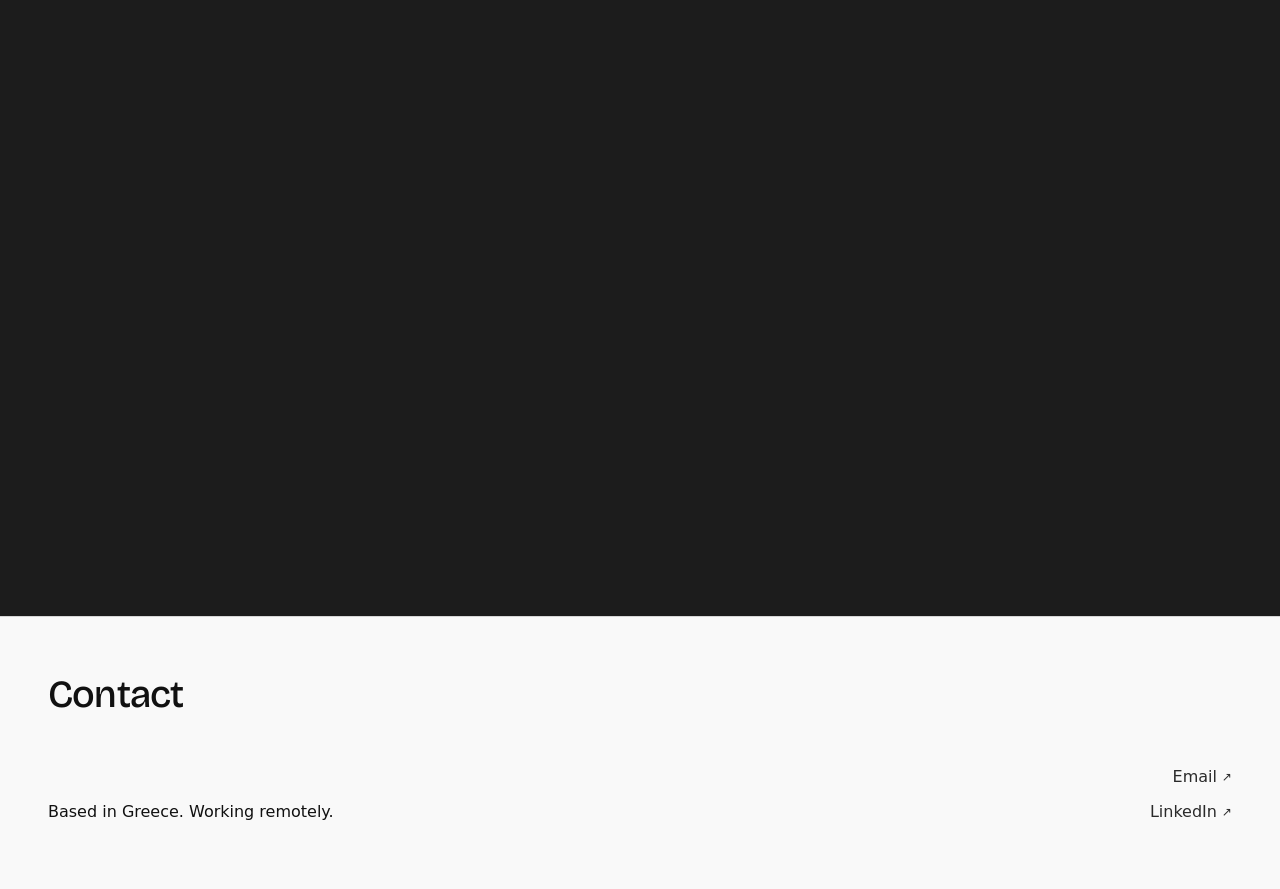
==== commit 7e19d042: "Fix favicon path — was pointing to wrong folder Co-Authored-By: Claude Sonnet 4.6 <noreply@anthropic" ====
--- a/site/index.html
+++ b/site/index.html
@@ -3,11 +3,11 @@
 <head>
   <meta charset="UTF-8">
   <meta name="viewport" content="width=device-width, initial-scale=1.0">
-  <title>Maria Gratsia - Design & Illustration across brand and product</title>
+  <title>Maria Gratsia · Designer & Illustrator</title>
   <link href="https://api.fontshare.com/v2/css?f[]=satoshi@300,400,500,700&f[]=sentient@400,500,600,700&display=swap" rel="stylesheet">
   <link href="https://fonts.googleapis.com/css2?family=Bricolage+Grotesque:opsz,wght@12..96,200..800&display=swap" rel="stylesheet">
   <link href="assets/styles.css" rel="stylesheet">
-  <link rel="icon" type="image/png" href="assets/mg-logo.png">
+  <link rel="icon" type="image/png" href="assets/images/mg-logo.png">
 </head>
 <body>
 
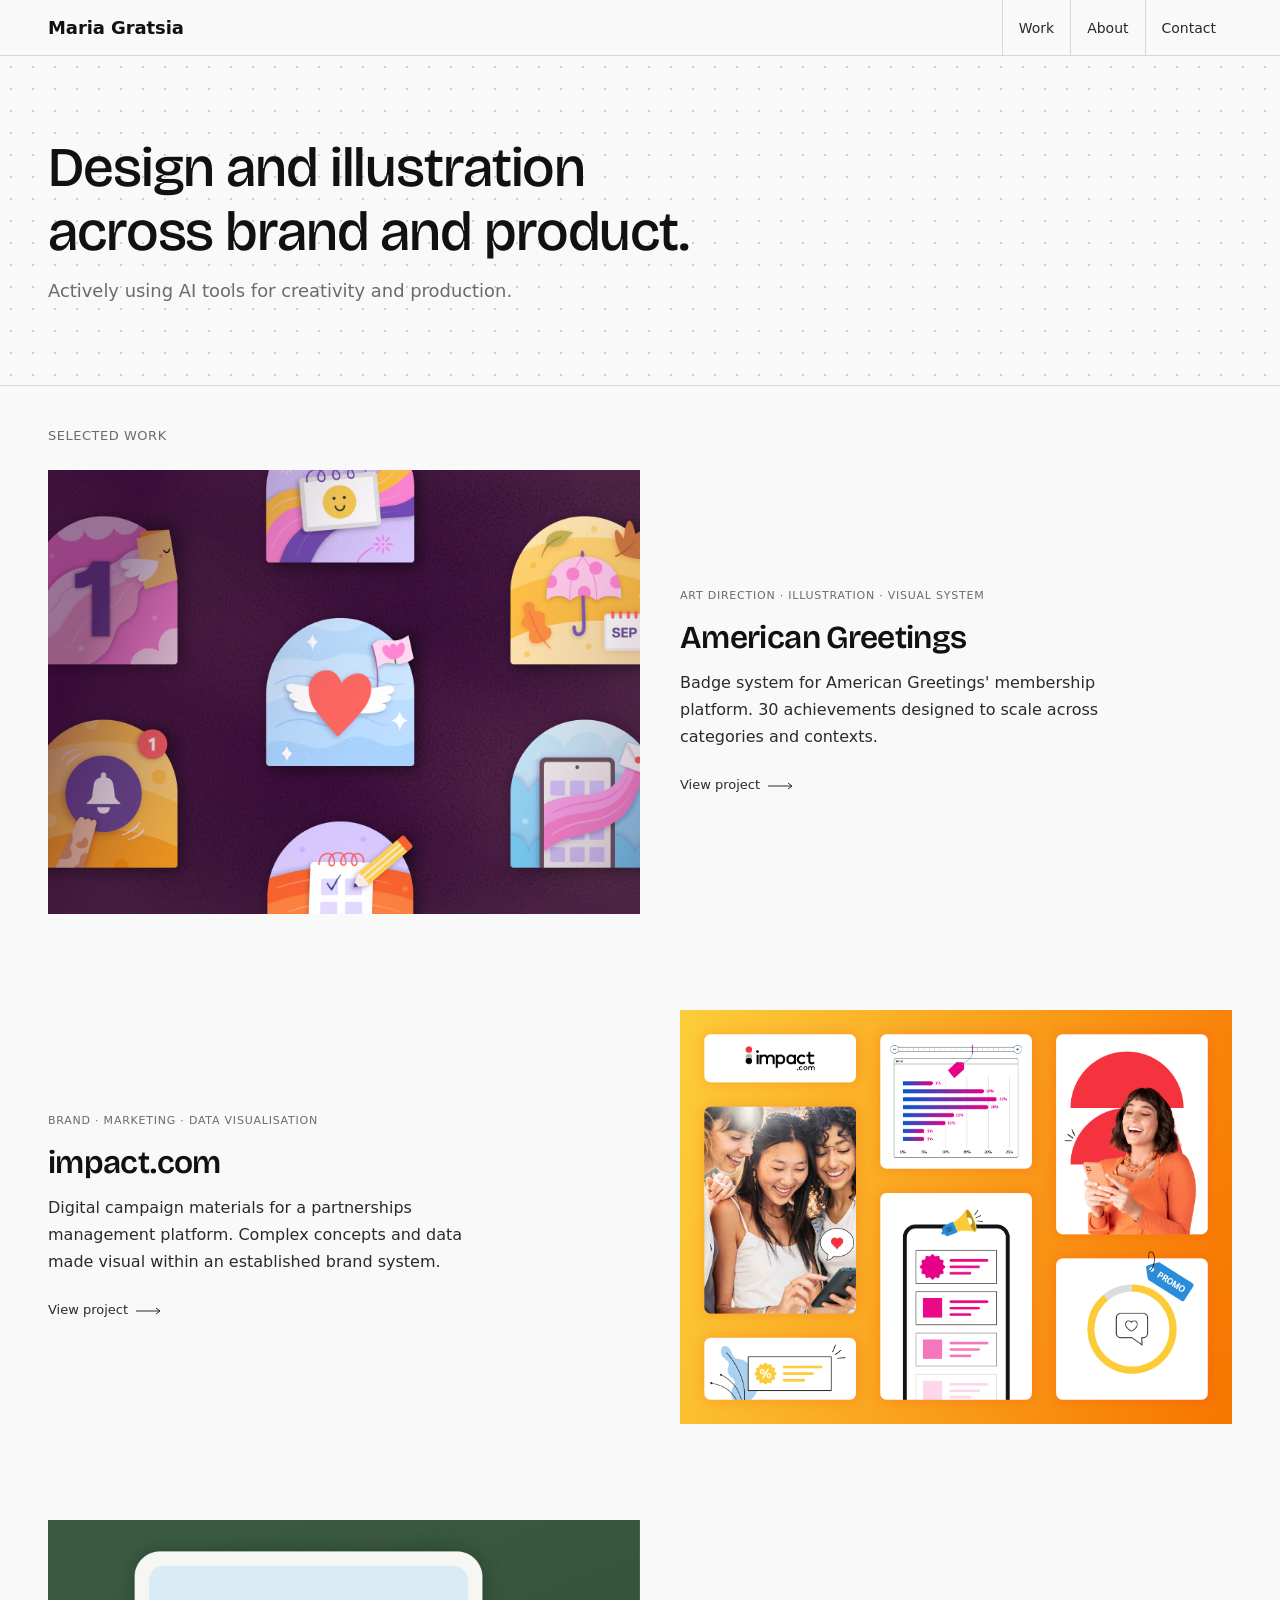
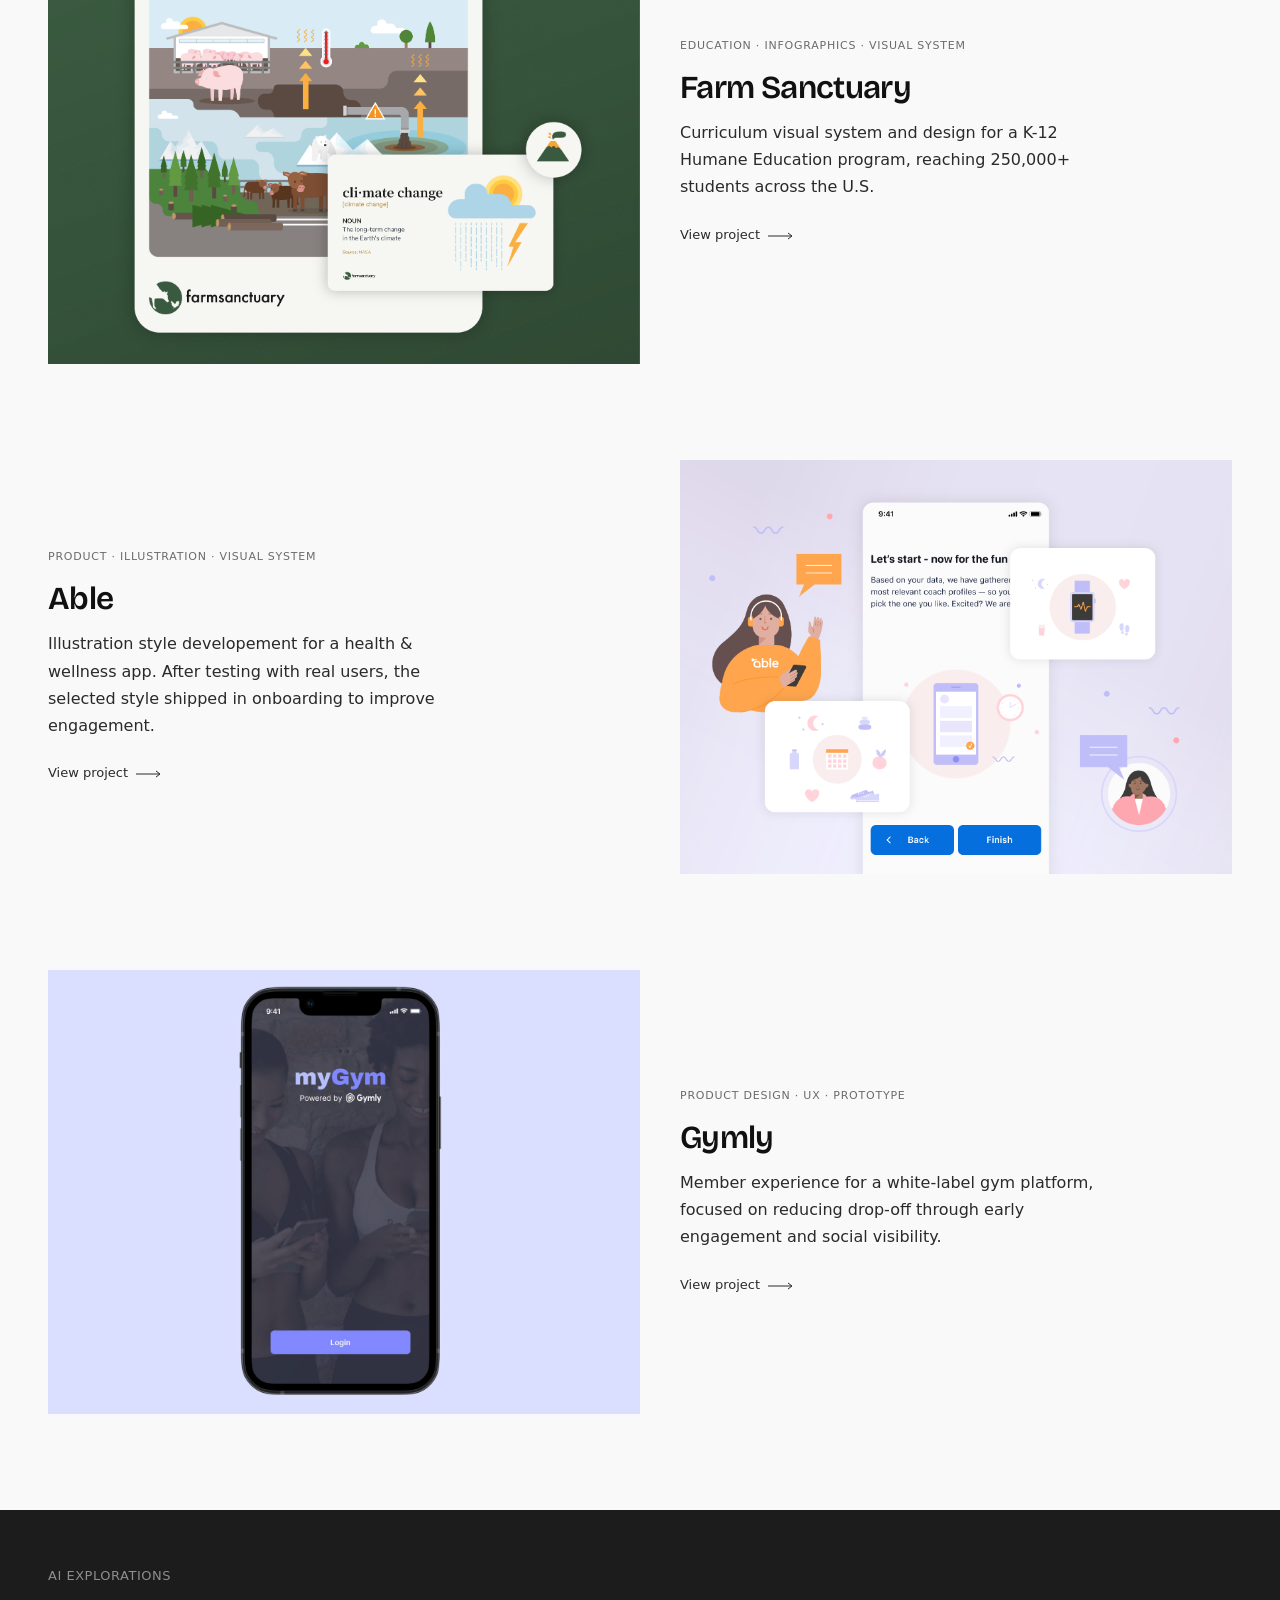
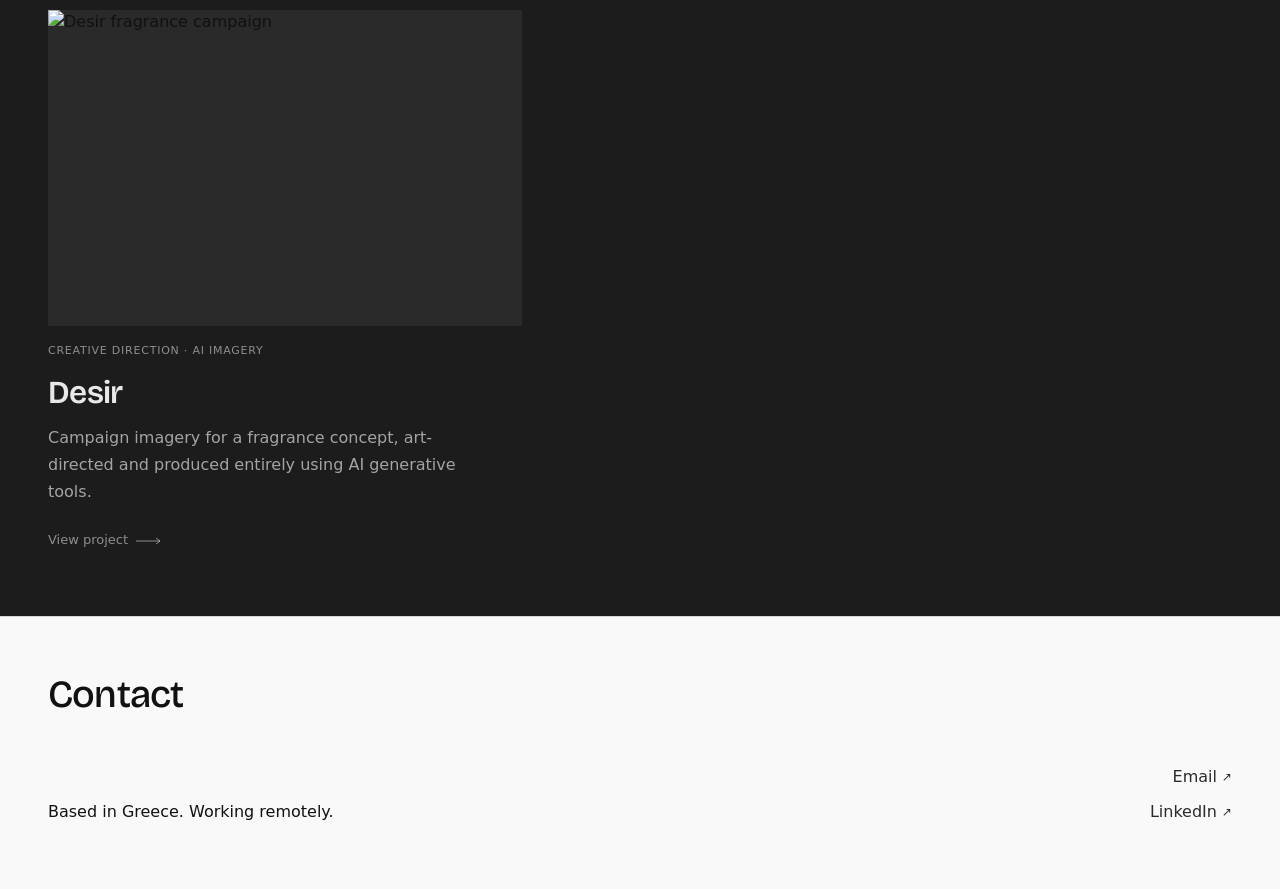
==== commit 4a550f89: "Fix favicon proportions — resize keeping aspect ratio Co-Authored-By: Claude Sonnet 4.6 <noreply@ant" ====
--- a/site/index.html
+++ b/site/index.html
@@ -7,7 +7,7 @@
   <link href="https://api.fontshare.com/v2/css?f[]=satoshi@300,400,500,700&f[]=sentient@400,500,600,700&display=swap" rel="stylesheet">
   <link href="https://fonts.googleapis.com/css2?family=Bricolage+Grotesque:opsz,wght@12..96,200..800&display=swap" rel="stylesheet">
   <link href="assets/styles.css" rel="stylesheet">
-  <link rel="icon" type="image/png" href="assets/images/mg-logo.png">
+  <link rel="icon" type="image/png" href="assets/images/favicon.png">
 </head>
 <body>
 
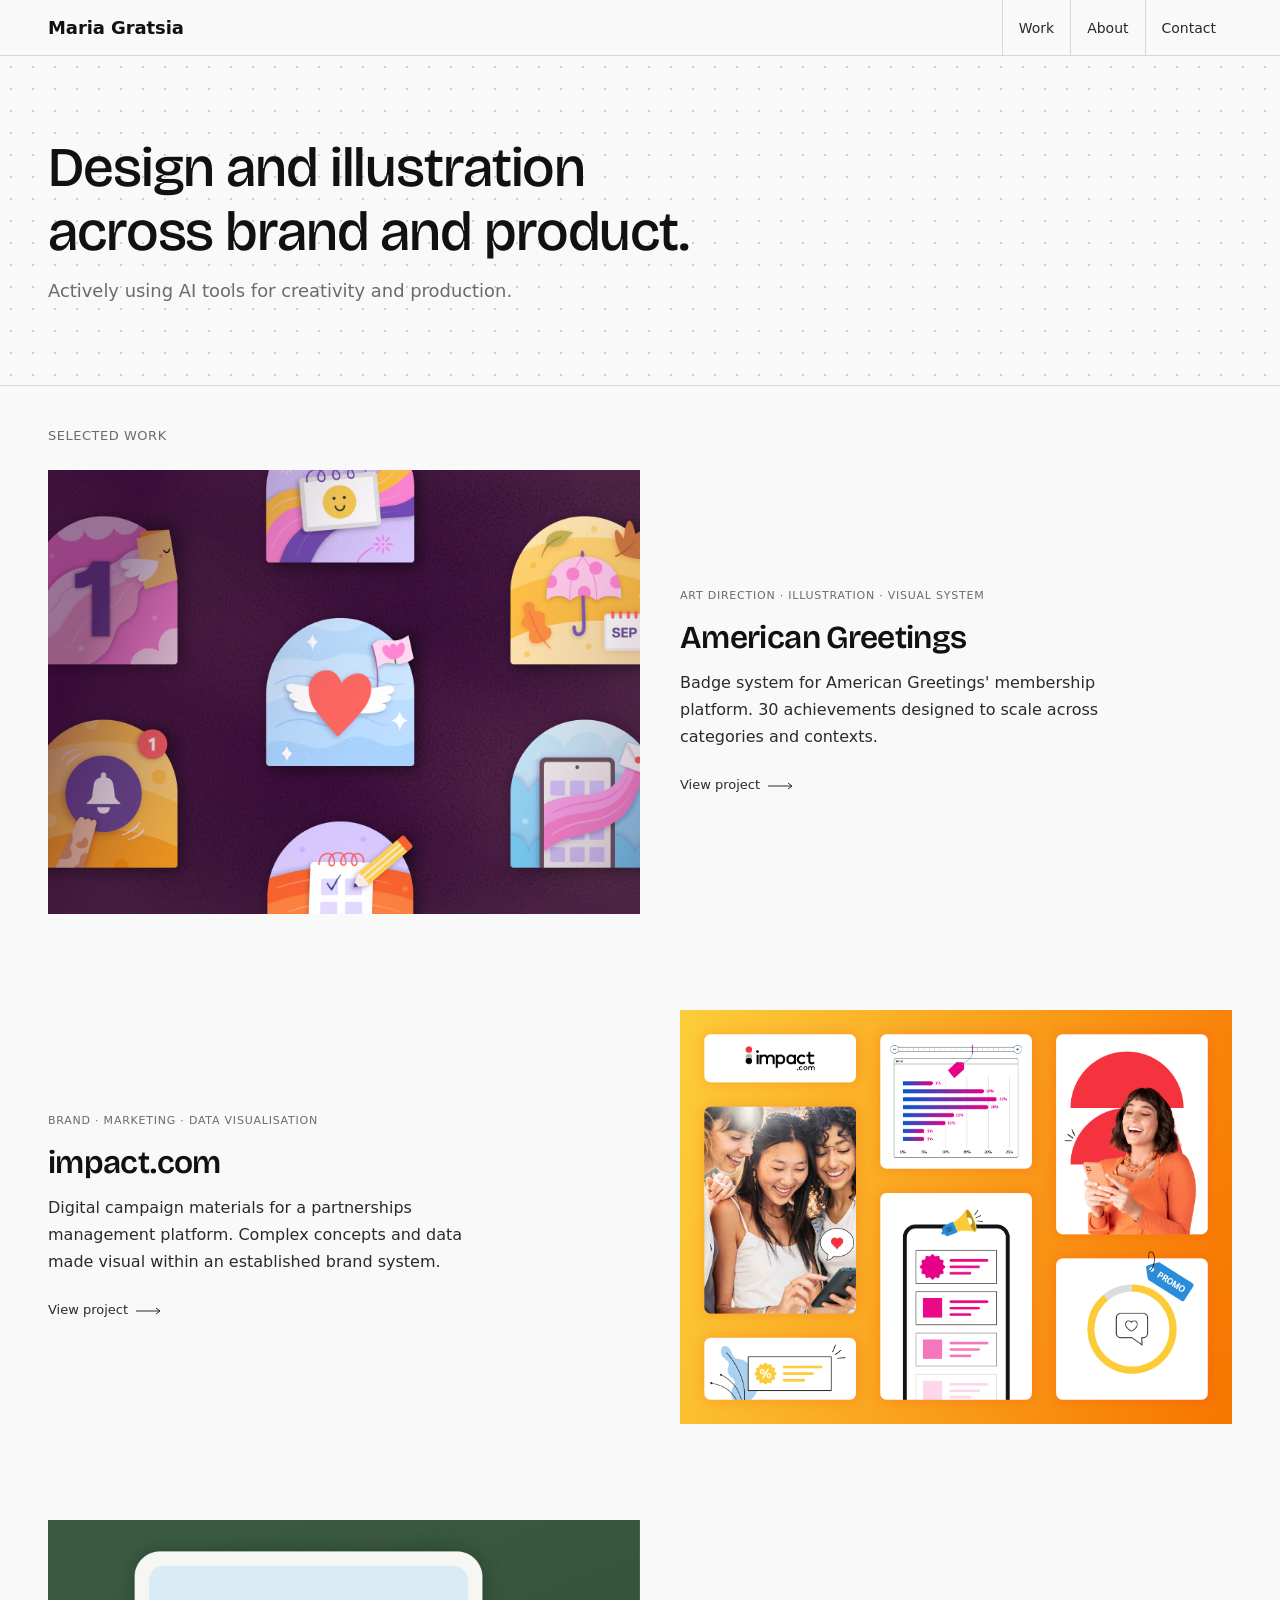
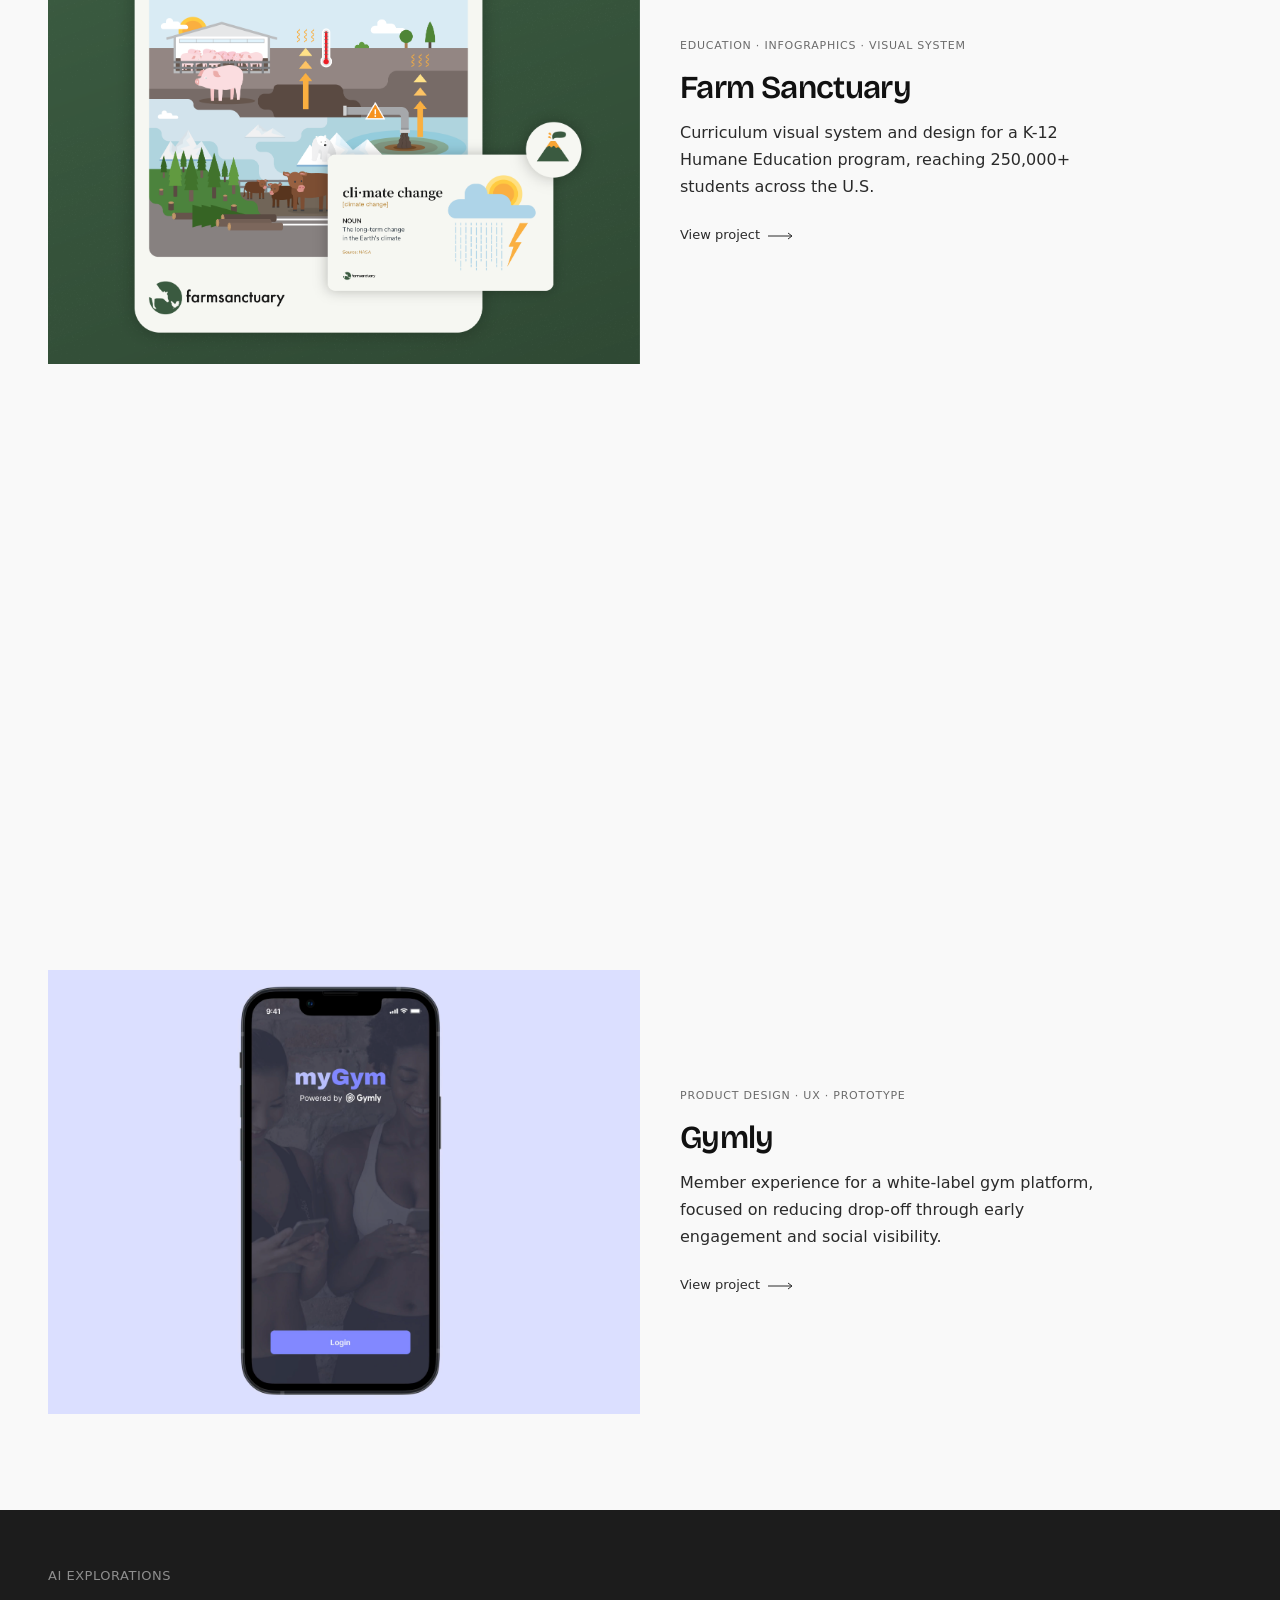
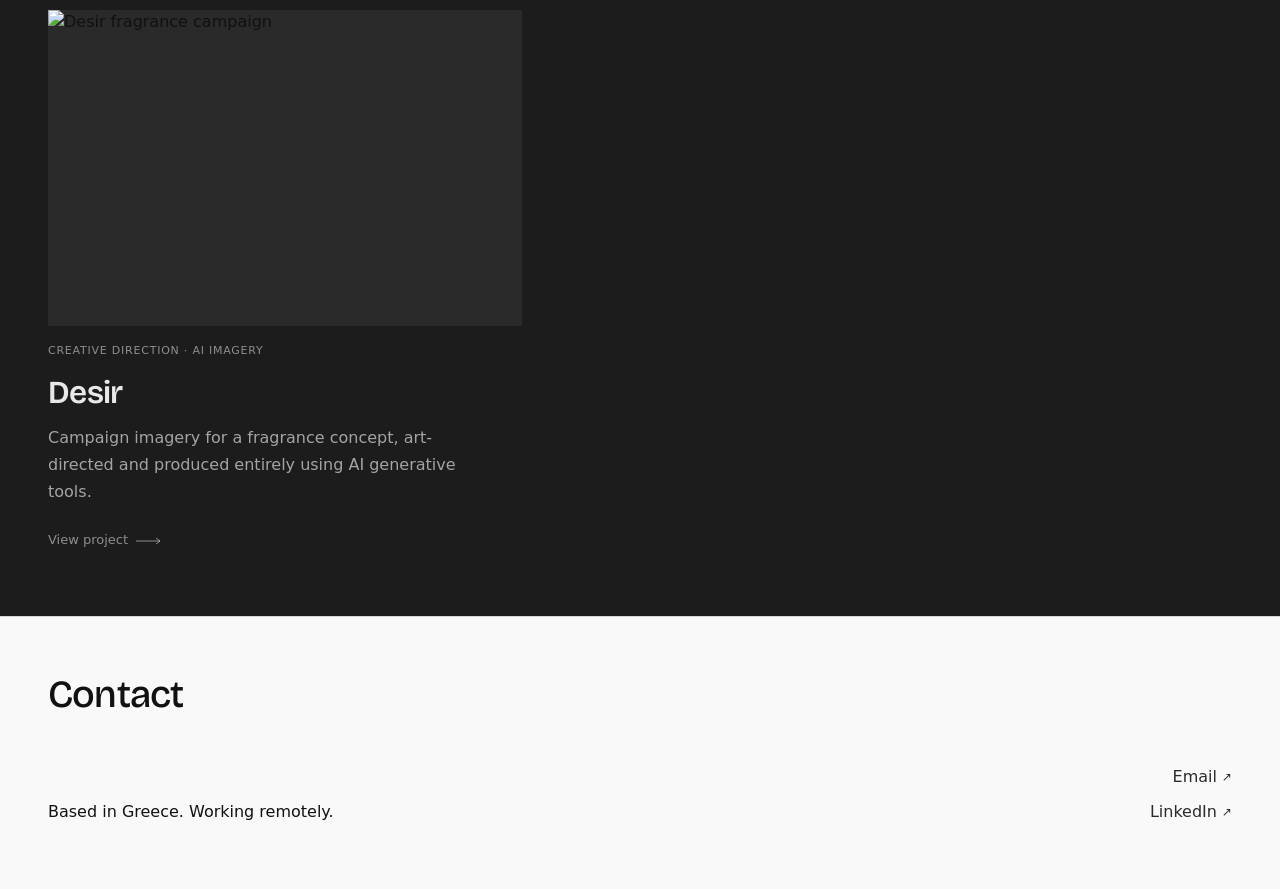
==== commit 51f59c32: "Add Google Analytics GA4 tracking to all pages Co-Authored-By: Claude Sonnet 4.6 <noreply@anthropic." ====
--- a/site/index.html
+++ b/site/index.html
@@ -7,7 +7,16 @@
   <link href="https://api.fontshare.com/v2/css?f[]=satoshi@300,400,500,700&f[]=sentient@400,500,600,700&display=swap" rel="stylesheet">
   <link href="https://fonts.googleapis.com/css2?family=Bricolage+Grotesque:opsz,wght@12..96,200..800&display=swap" rel="stylesheet">
   <link href="assets/styles.css" rel="stylesheet">
+  <link rel="icon" type="image/x-icon" href="/favicon.ico">
   <link rel="icon" type="image/png" href="assets/images/favicon.png">
+  <!-- Google tag (gtag.js) -->
+  <script async src="https://www.googletagmanager.com/gtag/js?id=G-7HGBYF05XG"></script>
+  <script>
+    window.dataLayer = window.dataLayer || [];
+    function gtag(){dataLayer.push(arguments);}
+    gtag('js', new Date());
+    gtag('config', 'G-7HGBYF05XG');
+  </script>
 </head>
 <body>
 
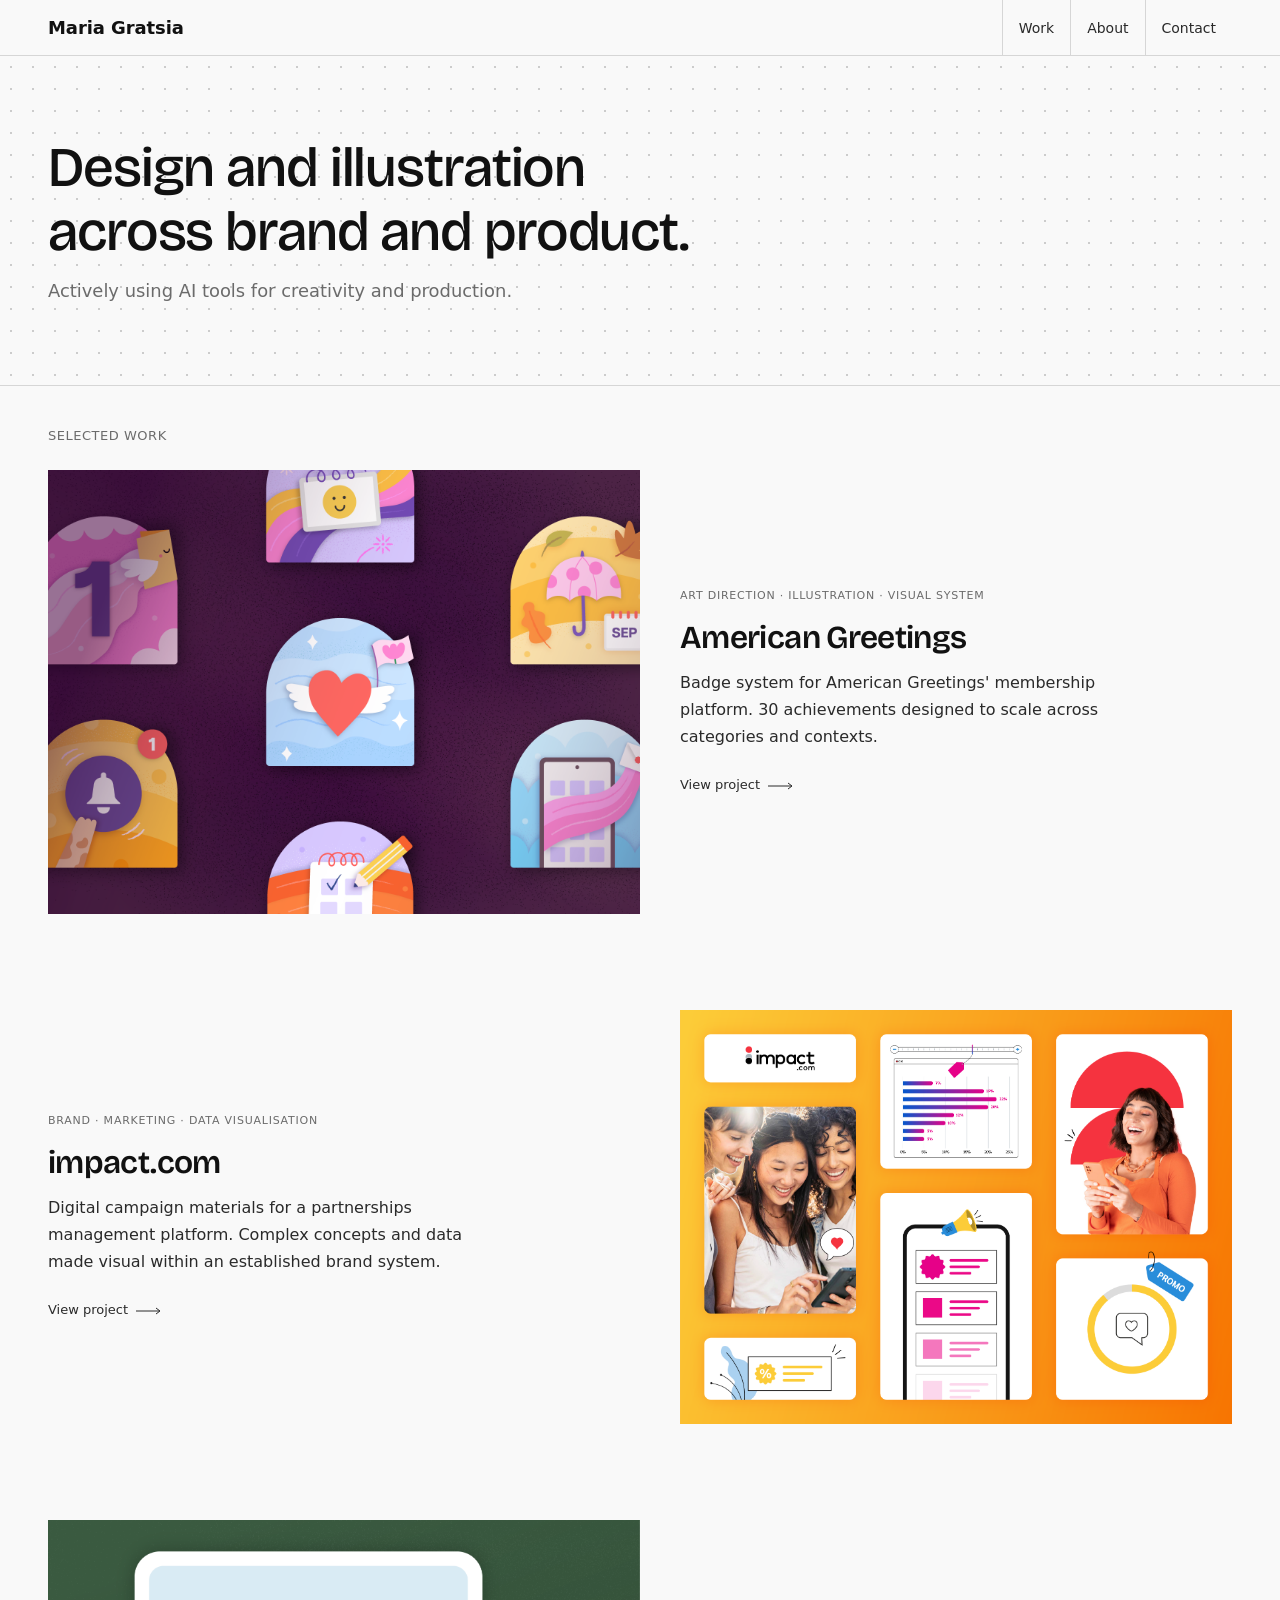
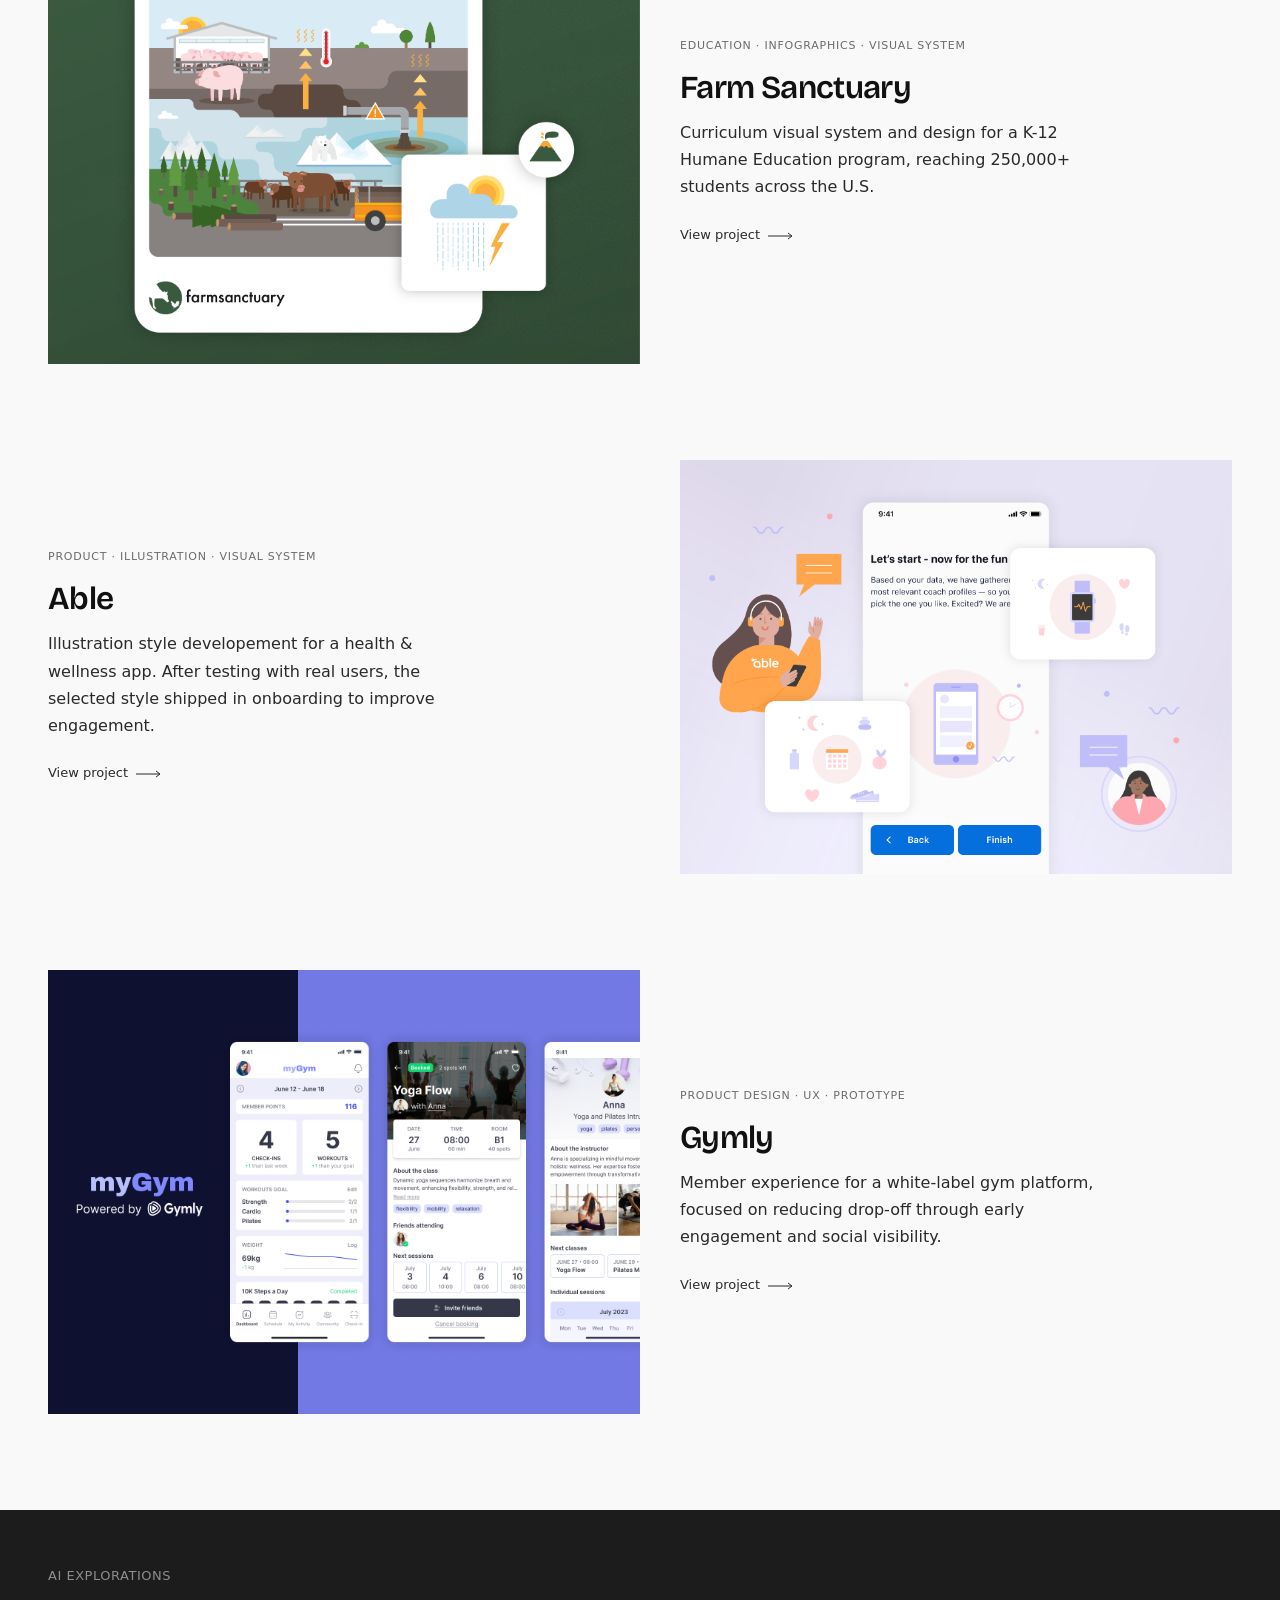
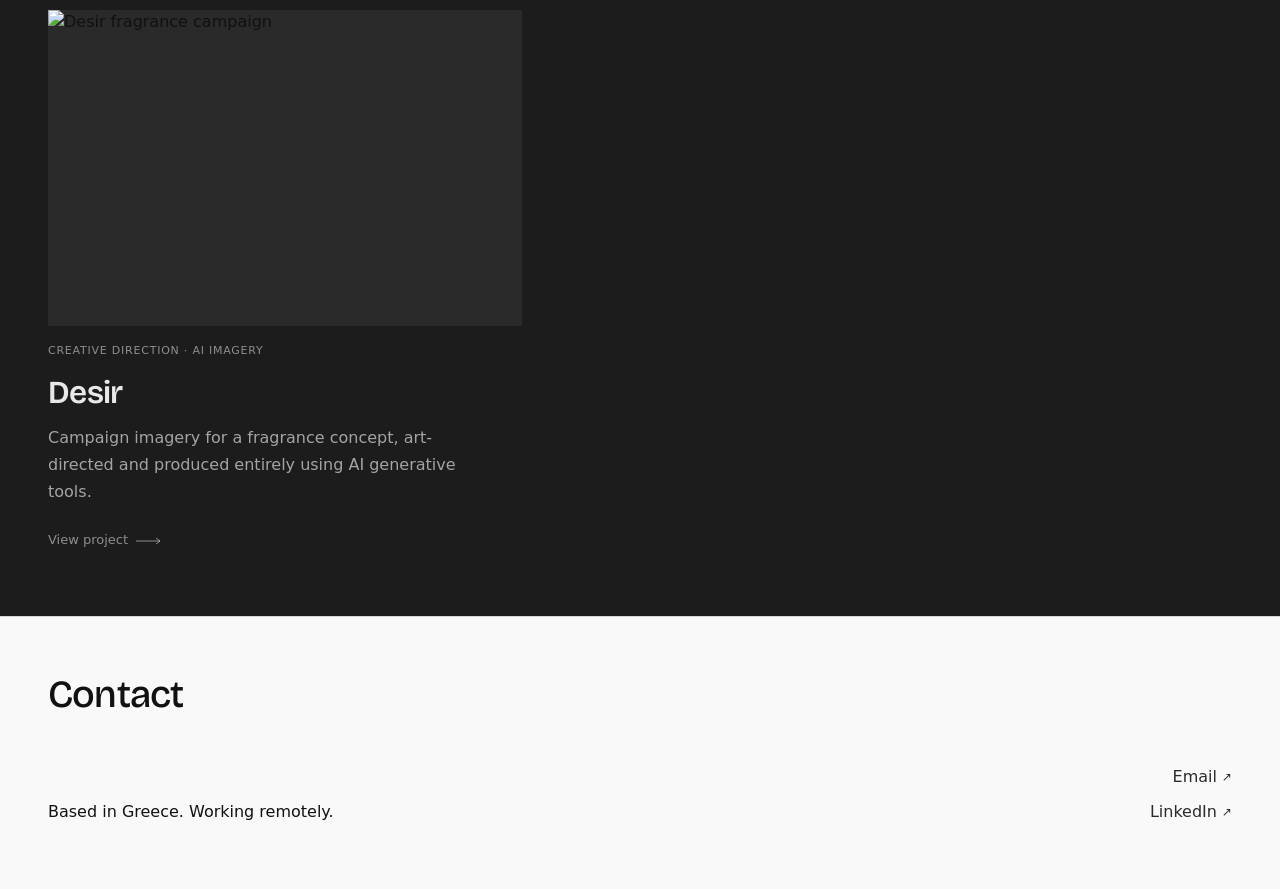
==== commit 884f5313: "Update content and images across desir, farm-sanctuary, gymly pages Co-Authored-By: Claude Sonnet 4." ====
--- a/site/index.html
+++ b/site/index.html
@@ -102,7 +102,7 @@
     <article class="project">
       <a href="projects/gymly.html" class="project-link">
         <div class="project-cover">
-          <img src="assets/images/gymly-cover.png" alt="Gymly members app design and prototype" width="3334" height="2500" loading="lazy">
+          <img src="assets/images/gymly-cover-1.png" alt="Gymly members app design and prototype" width="3334" height="2500" loading="lazy">
         </div>
         <div class="project-text">
           <span class="project-cats">Product Design · UX · Prototype</span>
